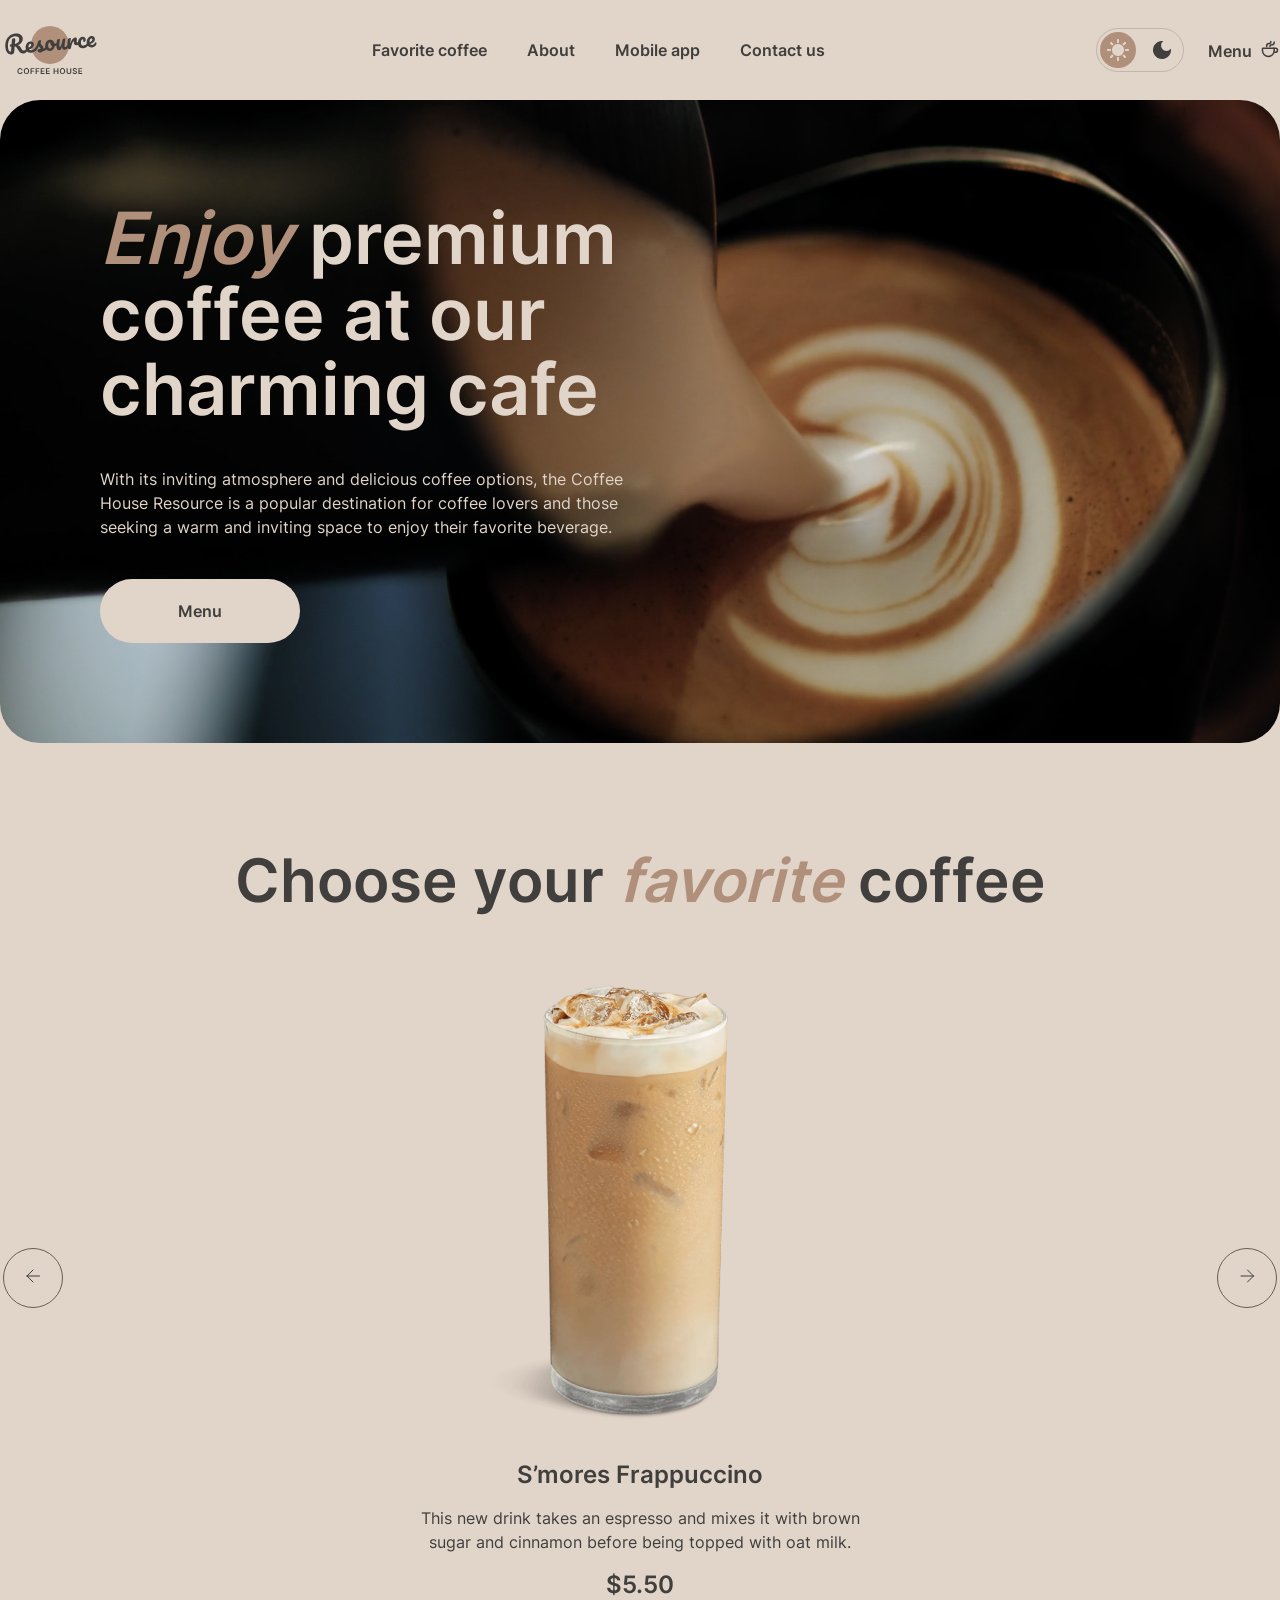
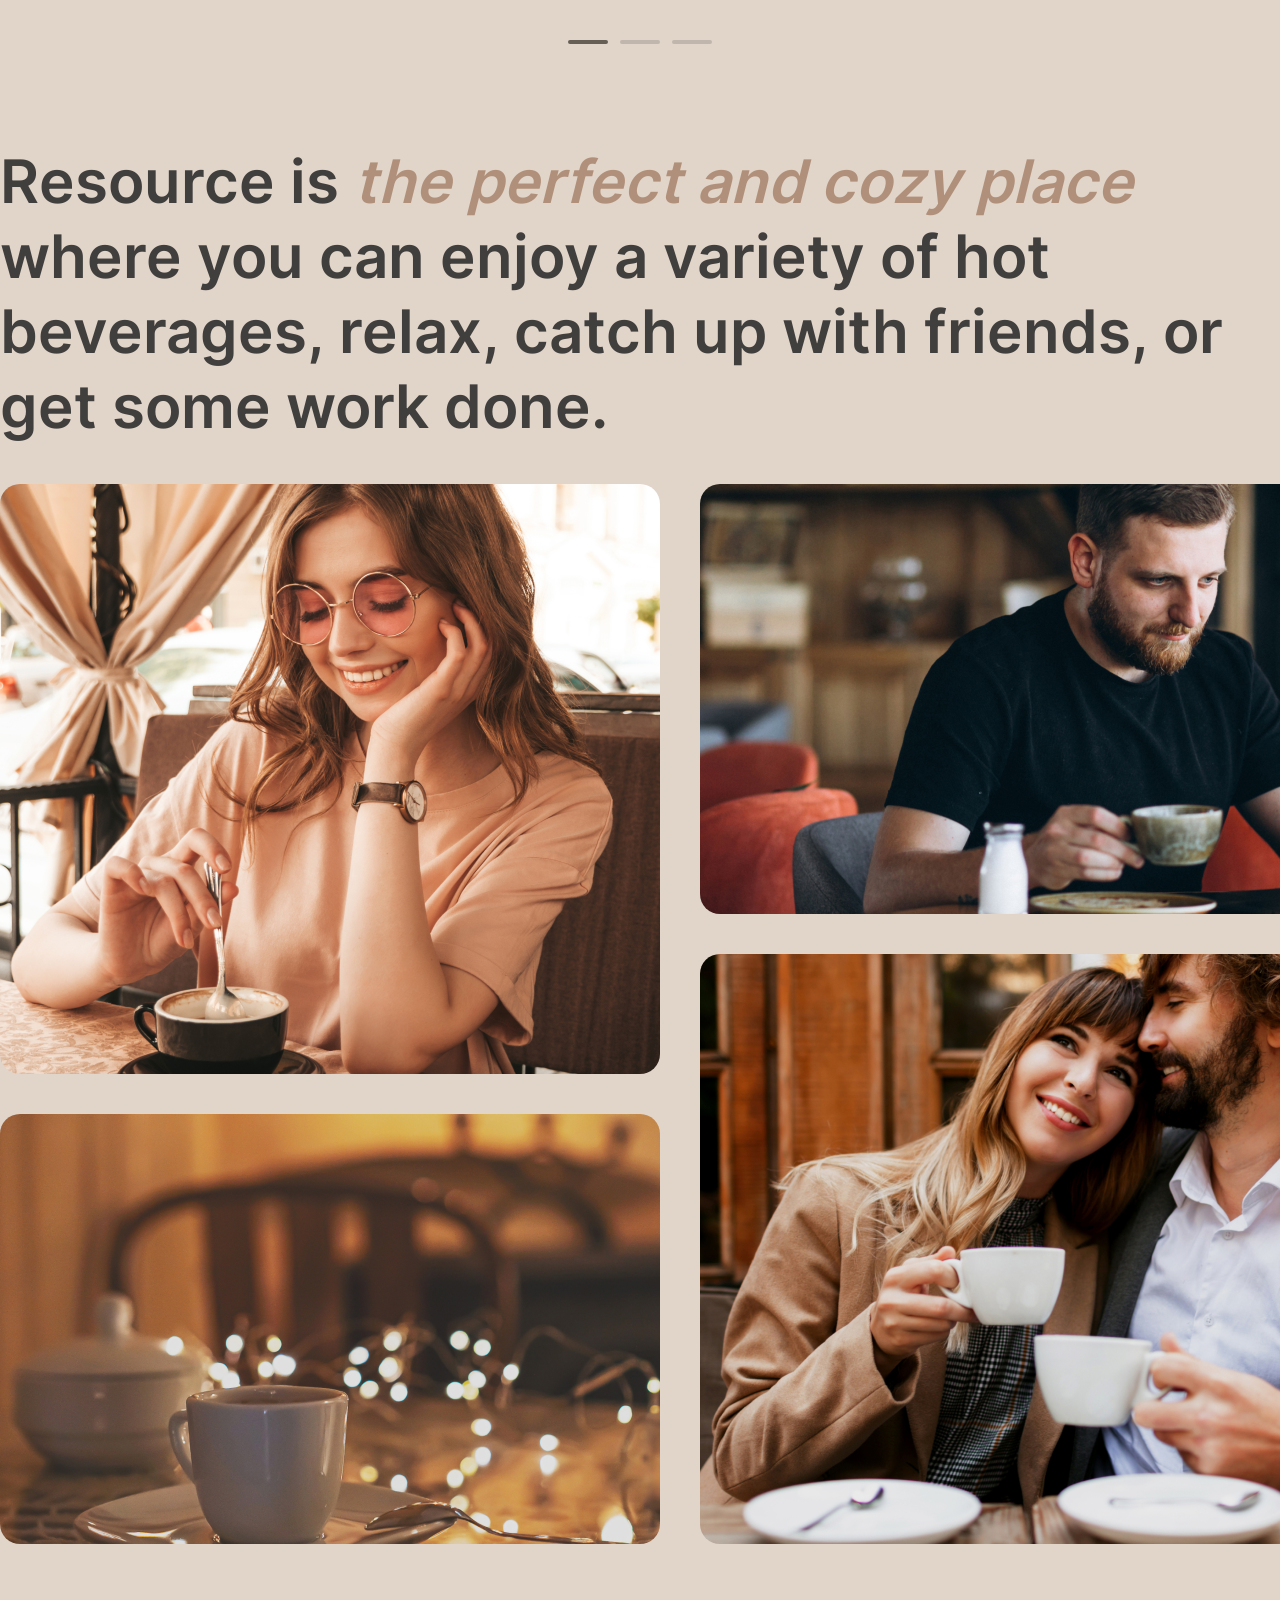
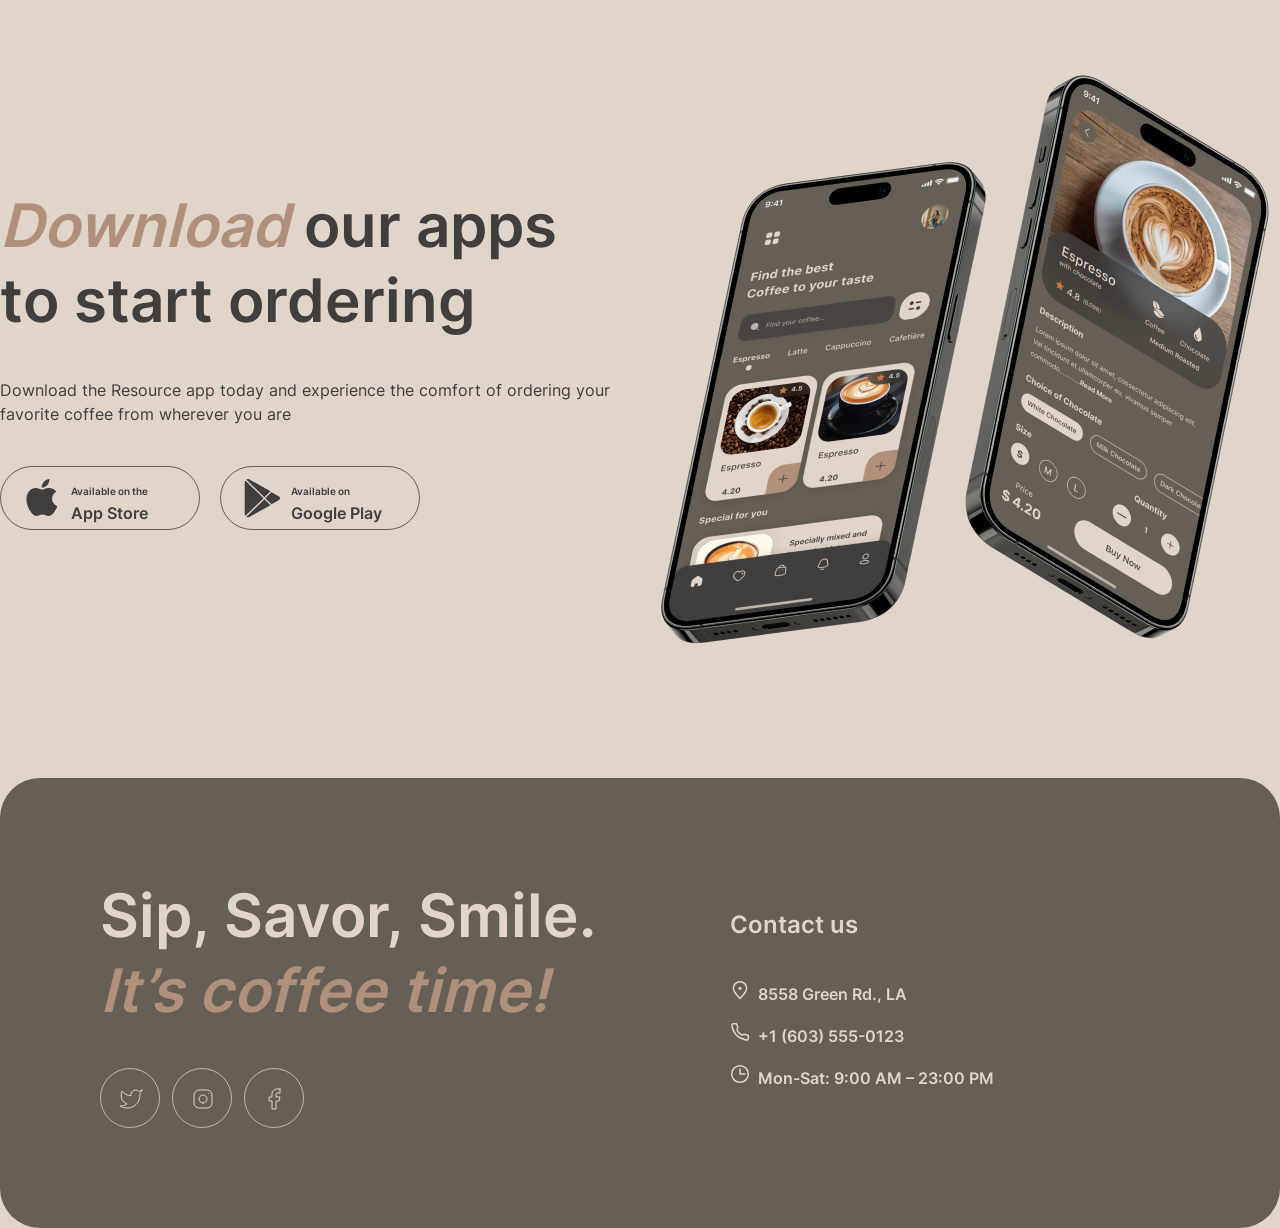
==== index.html @ 430d8177 "feat: add theme" ====
<!DOCTYPE html>
<html lang="en">
<head>
    <meta charset="UTF-8">
    <meta name="viewport" content="width=device-width, initial-scale=1.0">
    <title>Coffee House</title>
    <link type="image/x-icon" href="./img/2203282.png" rel="shortcut icon">
    <link rel="stylesheet" href="./style.css">
</head>
<body>
    <div class="wrapper">
        <header class="header">
            <div class="container">
                <div class="header__content">
                    <img src="./img/logo.svg" alt="logo" class="logo">
                    <nav class="header__nav">
                    <ul class="header__nav-list">
                        <li class="header__item"><a href="#favorite-coffee" class="header__link">Favorite coffee</a></li>
                        <li class="header__item"><a href="#about" class="header__link">About</a></li>
                        <li class="header__item"><a href="#mobile-app" class="header__link">Mobile app</a></li>
                        <li class="header__item"><a href="#footer" class="header__link">Contact us</a></li>
                    </ul>
                    </nav>
                    <div class="theme_container">
                        <div class="theme">
                            <div id="theme_first"><img src="./img/Sun.png" alt="img"></div>
                            <div id="theme_second"></div>
                        </div>
                        <div class="menu"><a href="./menu-page/index.html" class="menu-link">Menu</a><img src="./img/coffee-cup.svg" alt="cup"></div>
                    </div>
                    <div class="burger" id="burger">
                        <div class="burger__line"></div>
                        <div class="burger__line"></div>
                    </div>
                </div>
            </div>
        </header>
        <section class="hero">
            <div class="container">
                <div class="hero__img">
                    <div class="hero__content">
                        <h1 class="h1"><span>Enjoy</span> premium coffee at our charming cafe</h1>
                        <p class="hero__text">With its inviting atmosphere and delicious coffee options, the Coffee House Resource is a popular destination for coffee lovers and those seeking a warm and inviting space to enjoy their favorite beverage.</p>
                        <div class="button"><a href="./menu-page/index.html">Menu</a></div>
                    </div>
                </div>
            </div>
        </section>
        <section class="favorite-coffee" id="favorite-coffee">
            <div class="container">
                <h2 class="h2">Choose your <span>favorite</span> coffee</h2>
                <div class="slider">
                    <button class="slider__button"><img src="./img/arrow-left.svg" alt="arrow"></button>
                    <div class="slider__content">
                        <img src="./img/coffee-slider-1.png" alt="coffee">
                        <h3 class="slider__tittle">S’mores Frappuccino</h3>
                        <p class="slider__text">This new drink takes an espresso and mixes it with brown sugar and cinnamon before being topped with oat milk.</p>
                        <p class="slider__price">$5.50</p>
                    </div>
                    <button class="slider__button"><img src="./img/arrow-right.svg" alt="arrow"></button>
                </div>
                <div class="controls">
                    <div></div>
                    <div></div>
                    <div></div>
                </div>
            </div>
        </section>
        <section class="about" id="about">
            <div class="container">
                <h2>Resource is <span> the perfect and cozy place </span>where you can enjoy a variety of hot beverages, relax, catch up with friends, or get some work done.</h2>
                <div class="about__content">
                    <div>
                        <div class="about__image">
                            <img class="img-none-desctop" src="./img/about-1.png" alt="foto">
                           <img class="img-none" src="./img/about-11.png" alt="foto">
                        </div>
                        <div class="about__image" id="image1">
                            <img src="./img/about-2.png" alt="foto">
                        </div>
                    </div>
                    <div class="about__right">
                        <div class="about__image" id="image2">
                            <img src="./img/about-3.png" alt="foto">
                        </div>
                        <div class="about__image">
                            <img class="img-none-desctop" src="./img/about-4.png" alt="foto">
                            <img class="img-none" src="./img/about-44.png" alt="foto">
                        </div>
                    </div>
                </div>
            </div>
        </section>
        <section class="mobile-app" id="mobile-app">
            <div class="container">
                <div class="mobile-app__content">
                    <div class="mobile-app__text">
                        <h2 class="h2"><span>Download</span> our apps to start ordering</h2>
                        <p class="mobile-app__p">Download the Resource app today and experience the comfort of ordering your favorite coffee from wherever you are</p>
                        <div class="mobile-app__container">
                            <div class="mobile-app__button"><img src="./img/icon-apple.svg" alt="img"><p><span>Available on the </span><br>App Store</p></div>
                            <div class="mobile-app__button"><img src="./img/icon-app.svg" alt="img"><p><span>Available on </span><br>Google Play</p></div>
                        </div>
                    </div>
                    <div class="mobile">
                        <img class="mobile__img" src="./img/mobile-screens.png" alt="mobile">
                    </div>
                </div>
            </div>
        </section>
        <footer class="footer" id="footer">
            <div class="container">
                <div class="footer__container">
                    <div class="footer__content">
                        <h2>Sip, Savor, Smile. <span>It’s coffee time!</span></h2>
                        <div class="social">
                            <div class="social__button">
                                <img src="./img/twitter.svg" alt="img">
                            </div>
                            <div class="social__button">
                                <img src="./img/instagram.svg" alt="img">
                            </div>
                            <div class="social__button">
                                <img src="./img/facebook.svg" alt="img">
                            </div>
                        </div>
                    </div>
                    <div class="contant-us">
                        <h3>Contact us</h3>
                        <p><img src="./img/pin-alt.svg" alt="img">8558 Green Rd.,  LA</p>
                        <p><img src="./img/phone.svg" alt="img">+1 (603) 555-0123</p>
                        <p><img src="./img/clock.svg" alt="img">Mon-Sat: 9:00 AM – 23:00 PM</p>
                    </div>
                </div>
            </div>
        </footer>
    </div>
</body>
</html>
---- style.css ----
/* inter-regular - latin */
@font-face {
    font-display: swap; /* Check https://developer.mozilla.org/en-US/docs/Web/CSS/@font-face/font-display for other options. */
    font-family: 'Inter';
    font-style: normal;
    font-weight: 400;
    src: url('./fonts/inter-v13-latin-regular.woff2') format('woff2'); /* Chrome 36+, Opera 23+, Firefox 39+, Safari 12+, iOS 10+ */
  }
  /* inter-600 - latin */
  @font-face {
    font-display: swap; /* Check https://developer.mozilla.org/en-US/docs/Web/CSS/@font-face/font-display for other options. */
    font-family: 'Inter';
    font-style: normal;
    font-weight: 600;
    src: url('./fonts/inter-v13-latin-600.woff2') format('woff2'); /* Chrome 36+, Opera 23+, Firefox 39+, Safari 12+, iOS 10+ */
  }
  /* inter-tight-600italic - latin */
@font-face {
  font-display: swap; /* Check https://developer.mozilla.org/en-US/docs/Web/CSS/@font-face/font-display for other options. */
  font-family: 'Inter Tight';
  font-style: italic;
  font-weight: 600;
  src: url('./fonts/inter-tight-v7-latin-600italic.woff2') format('woff2'); /* Chrome 36+, Opera 23+, Firefox 39+, Safari 12+, iOS 10+ */
}
  html {
    box-sizing: border-box;
    scroll-behavior: smooth;
  }
  *, *::before, *::after {
    box-sizing: inherit;
  }
  body {
    background-color: #E1D4C9;
    margin: 0;
  }
  .header {
    margin: 20px 0px;
  }
  .container {
    max-width: 1360px;
    margin: 0 auto;
  }
  .header__content {
    display: flex;
    justify-content: space-between;
    align-items: center;
  }
  .burger {
  display: none;
  width: 44px;
  height: 44px;
  border-radius: 100px;
  border: 1px solid #665F55;
  padding-top: 8px;
  padding-left: 3px;
}
.burger__line {
  width: 16px;
  height: 1.5px;
  background-color:  #403F3D;
  margin: 8px;
}
   .header__nav-list {
    display: flex;
  }
  .header__item {
    list-style-type: none;
  }
  .header__item:last-child {
    margin-right: 0px;
  }
  .header__link {
    text-decoration: none;
    margin-right: 40px;
    color: #403F3D;
    font-family: 'Inter';
    font-size: 16px;
    font-style: normal;
    font-weight: 600;
    line-height: 150%; /* 24px */
  }
  .menu-link {
    text-decoration: none;
    color: #403F3D;
    font-family: 'Inter';
    font-size: 16px;
    font-style: normal;
    font-weight: 600;
    line-height: 150%; /* 24px */
    margin-right: 8px;
  }
  .menu {
    padding-top: 14px;
    display: flex;
    justify-content: center;
    align-items: center;
    padding-bottom: 16px;
  }
  .menu a {
  margin-top: 3px;
  }
  .theme {
    height: 44px;
    width: 88px;
    margin-right: 24px;
    display: flex;
    justify-content: space-between;
    align-items: center;
    border-radius: 100px;
    border: 1px solid #C1B6AD;
    padding: 3px;
  }
  #theme_second {
      background-image: url(./img/Dark\ \(1\).png);
      
  }
  #theme_second:hover {
      background-image: url(./img/Dark.png);
      
  }
  .theme div {
    display: flex;
  justify-content: center; /* Центрирование по горизонтали */
  align-items: center;     
    height: 36px;
    width: 36px;
    border-radius: 100px;
  }
  .theme_container {
    width: 184px;
    height: 44px;
    display: flex;
    justify-content: center;
    align-items: center;
  }
  #theme_first {
    background-color: #B0907A;
  }
  .hero__content {
    max-width: 530px;
  }
  .h1 {
    color: #E1D4C9;
    font-family: 'Inter';
    font-size: 72px;
    font-style: normal;
    font-weight: 600;
    line-height: 105%; 
  }
  .h1 span {
    color: #B0907A;
    font-family: 'Inter';
    font-size: 72px;
    font-style: italic;
    font-weight: 600;
    line-height: 105%; /* 75.6px */
  }
  .hero__img {
    background-image: url(./img/img-hero.jpg);
    border-radius: 40px;
    padding: 100px;
  }
  h1 {
    margin: 0;
  }
  .hero__text {
    margin: 40px 0px;
    color: #E1D4C9;
    font-family: 'Inter';
    font-size: 16px;
    font-style: normal;
    font-weight: 400;
    line-height: 150%; /* 24px */
  }
  .button {
    border-radius: 40px;
    width: 200px;
    padding: 20px 78px;
    background: #E1D4C9;
    border: none;
  }
  .button a {
    color: #403F3D;
    font-family: 'Inter';
    font-size: 16px;
    font-style: normal;
    font-weight: 600;
    line-height: 150%; /* 24px */
    text-decoration: none;
  }
  /*section favorite-coffee*/
  .favorite-coffee {
    padding-top: 100px;
  }
  .h2 {
    text-align: center;
    color:  #403F3D;
    font-family: 'Inter'; 
    font-size: 60px;
    font-style: normal;
    font-weight: 600;
    line-height: 125%; /* 75px */
    margin: 0;
  }
  .h2 span {
    font-style: italic;
    color: #B0907A;
  }
  .slider {
    display: flex;
    justify-content: space-between;
    padding-top: 40px;
  }
  .slider__button {
    border-radius: 100px;
    border: 1px solid #665F55;
    background-color: #E1D4C9;
    width: 60px;
    height: 60px;
    margin-top: 290px;
    margin-left: 3px;
    margin-right: 3px;
  }
  .slider__content {
    max-width: 480px;
  }
  .slider__tittle {
    color: #403F3D;
    font-family: 'Inter';
    font-size: 24px;
    font-style: normal;
    font-weight: 600;
    line-height: 125%; /* 30px */
    margin: 18px 0px 16px;
    text-align: center;
  }
  .slider__text {
    color: #403F3D;
    text-align: center;
    font-family: 'Inter';
    font-size: 16px;
    font-style: normal;
    font-weight: 400;
    line-height: 150%; /* 24px */
  }
  .slider__price {
    color: #403F3D;
    text-align: center;
    font-family: 'Inter' ;
    font-size: 24px;
    font-style: normal;
    font-weight: 600;
    line-height: 125%; /* 30px */
    margin: 0;
  }
  .controls {
    display: flex;
    justify-content: center;
    padding: 40px 0px;
    margin-left: 12px;
  }
  .controls div {
    width: 40px;
    height: 4px;
    border-radius: 100px;
    background: #C1B6AD;
    margin-right: 12px;
  }
  .controls div:first-child {
    background: #665F55;
  }
  /*section about*/
  .img-none {
    display: none;
  }
  .about h2 {
    color: #403F3D;
    font-family: Inter;
    font-size: 60px;
    font-style: normal;
    font-weight: 600;
    line-height: 125%; /* 75px */
    align-self: stretch;
    margin-top: 60px;
    margin-bottom: 40px;
  }
  .about span {
    color: #B0907A;
    font-style: italic;
  }
  .about__content {
    display: flex;
    justify-content: space-between;
  }
  .about__content div {
    display: flex;
    flex-wrap: wrap;
  }
  .about__image {
    
    margin-bottom: 40px;
  }
  .about__image img {
    border-radius: 20px;
  }
  .about__right {
    margin-left: 40px;
  }
  .about {
    margin-bottom: 60px;
  }

   /*mobile-app section*/
    .mobile-app {
      margin-bottom: 100px;
    }
  .mobile-app__content {
    display: flex;
    flex-wrap: wrap;
    justify-content: space-between;
  }
  .mobile-app__text {
    max-width: 630px;
    margin-top: 144px;
  }
  .mobile-app__text h2 {
    text-align: left;
    margin: 0px;
  }
  .mobile-app__p {
    color: #403F3D;
    font-family: 'Inter';
    font-size: 16px;
    font-style: normal;
    font-weight: 400;
    line-height: 150%; /* 24px */
    margin: 40px 0px;
  }
  .mobile-app__button {
    display: flex;
    width: 200px;
    height: 64px;
    padding: 10px 20px;
    border-radius: 100px;
    border: 1px solid #665F55;
    background-color: #E1D4C9;
    margin-right: 20px;
  }
  .mobile-app__container {
    display: flex;
  }
  .mobile-app__button span {
color: #403F3D;
font-family: 'Inter';
font-size: 10px;
font-style: normal;
font-weight: 600;
line-height: 140%; /* 14px */
  }
  .mobile-app__button p{
    margin: 0px 0px 10px 8px;
    color: #403F3D;
font-family: 'Inter';
font-size: 16px;
font-style: normal;
font-weight: 600;
line-height: 150%; /* 14px */
  }
  /*footer*/
  .footer__content {
    max-width: 530px;
    margin-right: 100px;
  }
  .footer__container {
    display: flex;
    flex-wrap: wrap;
    background-color: #665F55;
    border-radius: 40px;
    padding: 100px;
  } 
    .footer__content h2 {
    margin: 0px 0px 40px;
    color: #E1D4C9;
    font-family: 'Inter';
    font-size: 60px;
    font-style: normal;
    font-weight: 600;
    line-height: 125%; /* 75px */
  }
  .footer__content span {
    font-style: italic;
    color: #B0907A;
  }
  .social {
    display: flex;
  }
  .social__button {
    width: 60px;
    height: 60px;
    border-radius: 100px;
    border: 1px solid #C1B6AD;
    margin-right: 12px;
    padding: 18px;
  }
  .contant-us h3 {
    color: #E1D4C9;
    font-family: 'Inter';
    font-size: 24px;
    font-style: normal;
    font-weight: 600;
    line-height: 125%; /* 30px */
    margin-top: 32px;
    margin-bottom: 40px;
  }
  .contant-us p {
    color:  #E1D4C9;
font-family: 'Inter';
font-size: 16px;
font-style: normal;
font-weight: 600;
line-height: 150%; /* 24px */
}
.contant-us img {
  margin-right: 8px;
}
/*menu__page menu*/
.menu-section__h1 {
color: #403F3D;
font-family: 'Inter';
font-size: 60px;
font-style: normal;
font-weight: 600;
line-height: 125%; /* 75px */
text-align: center;
margin-top: -5px;
}
.menu-section__h1 span {
color: #B0907A;
font-family: 'Inter';
font-size: 60px;
font-style: italic;
font-weight: 600;
line-height: 125%;
}
.menu-section__buttons {
  max-width: 361px;
  display: flex;
  justify-content: space-between;
  margin: 40px 0px 40px 500px;
}
#first {
  background-color: #665F55;
}
#active{
  color: #E1D4C9;
}
.menu-section__buttons span {
  color:  #403F3D;
font-family: 'Inter';
font-size: 16px;
font-style: normal;
font-weight: 600;
line-height: 150%; /* 24px */
margin-left: 7px;
}
.menu-section__buttons div {
padding: 8px 16px 8px 8px;
display: flex;
justify-content: center;
align-items: center;
border-radius: 100px;
border: 1px solid #C1B6AD;
margin-right: 16px;
height: 46px;
}
.menu-section__coffee {
  display: flex;
  flex-wrap: wrap;
  justify-content: space-between;
  margin-bottom: 58px;
}
.menu-section__card {
  width: 310px;
  border-radius: 40px;
  border: 1px solid  #C1B6AD;
  margin-bottom: 40px;
}
.card__img {
 max-width: 309px;
 max-height: 309px;
 border-radius: 40px;
 overflow: hidden;
 display: flex;
 align-items: center;
 justify-content: center;
}
.menu-section__card img {
  transition: 2s;
  transform: scale(1.0);
}
.menu-section__card img:hover {
  transform: scale(0.93);
}
.menu-section__card div {
  padding: 20px 20px 0px;
}
.card__h3 {
  margin: 0px;
  color:  #403F3D;
  font-family: 'Inter';
  font-size: 24px;
  font-style: normal;
  font-weight: 600;
  line-height: 125%; /* 30px */
}
.text {
  margin: 12px 0px 0px;
  color: #403F3D;
  font-family: 'Inter';
  font-size: 16px;
  font-style: normal;
  font-weight: 400;
  line-height: 150%; /* 24px */
  height: 85px;
}
.price {
  margin: 0px 0px 20px;
  color: #403F3D;
  font-family: 'Inter';
  font-size: 24px;
  font-style: normal;
  font-weight: 600;
  line-height: 125%; /* 30px */
}
/*media screen*/
/*tablet*/
.wrapper {
  overflow: hidden;
  width: 100%;
  position: relative;
}
@media screen and (max-width: 768px) {
  body {
    margin: 0;
  }
    .burger {
    display: block;
  }
.header__nav {
  display: none;
}
.menu {
  display: none;
}
.container {
  max-width: 768px;
  padding: 0 40px;
  }
  .hero__img {
    padding: 100px 60px;
  }
.about__content {
  flex-wrap: wrap;
}
#image1 {
  display: none;
}
#image2 {
  display: none;
}
.about__right {
  margin-left: 0px;
}
.about__image {
  margin-bottom: 36px;
}
.about__image {
  overflow: hidden;
  display: flex;
 align-items: center;
 justify-content: center;
}
.about__content div {
  display: block;
}
.about {
  margin-bottom: 0px;
}
.mobile-app__text {
  max-width: 688px;
  margin-top: 60px;
  margin-bottom: 100px;
}
.mobile {
  max-width: 688px;
  padding: 0 29px;
}
.mobile-app {
  margin-bottom: 95px;
}
.footer__container {
  padding: 100px 60px;
 }
 .footer__content {
  width: 100%;
  margin-right: 0px;
  margin-bottom: 70px;
}
.footer__container {
  padding-bottom: 90px;
} 
/*menu*/
.menu-section {
  padding-bottom: 100px;
}
.menu-section__buttons {
  max-width: 361px;
  display: flex;
  justify-content: space-between;
  margin: 40px auto;
}
.menu-section__h1 br {
  display: none;
}
.card {
  display: none;
}
.menu-section__coffee {
  justify-content: space-between;
  padding-left: 14px;
  padding-right: 14px;margin-bottom: 0;
}
}

/*media screen*/
/*mobile*/

@media screen and (max-width: 380px) {
  body {
    margin: 0;
  }
  .container {
    max-width: 380px;
    padding: 0 16px;
    }
  .burger {
    display: block;
  }
  .header__content {
    display: flex;
  }
  .h1 {
    font-size: 42px;
    line-height: 115%;
  }
  .h1 span {
    font-size: 42px;
    line-height: 115%;
  }
  .hero__img {
    padding: 60px 16px;
  }
  .h2 {
    font-size: 32px;
  }
  .about__image {
    overflow: hidden;
  }
    .about h2 {
    font-size: 32px;
  }
  .about span {
    font-size: 32px;
  }
  .slider__content {
    max-width: 348px;
  }
  .slider__content img {
    max-width: 100%;
  }
  .slider {
    display: flex;
    justify-content: center;
  }
.slider__button {
  display: none;
}
.about__image img{
  max-width: 100%;
}
.mobile-app__container {
  flex-wrap: wrap;
}
.mobile-app__text h2 {
  font-size: 32px;
}
.mobile__img {
  width: 348px;
 height: 348px;
}
.footer__container {
  padding: 60px 16px;
 }
.footer__content h2 {
  font-size: 32px;
}
.contant-us h3 {
  margin-top: 40px;
}
.menu-section__h1 {
  font-size: 32px;
}
.menu-section__h1 span {
  font-size: 32px;
}
}

@media screen and (max-width: 1440px) {
  .container {
    max-width: 1360px;
  }
}
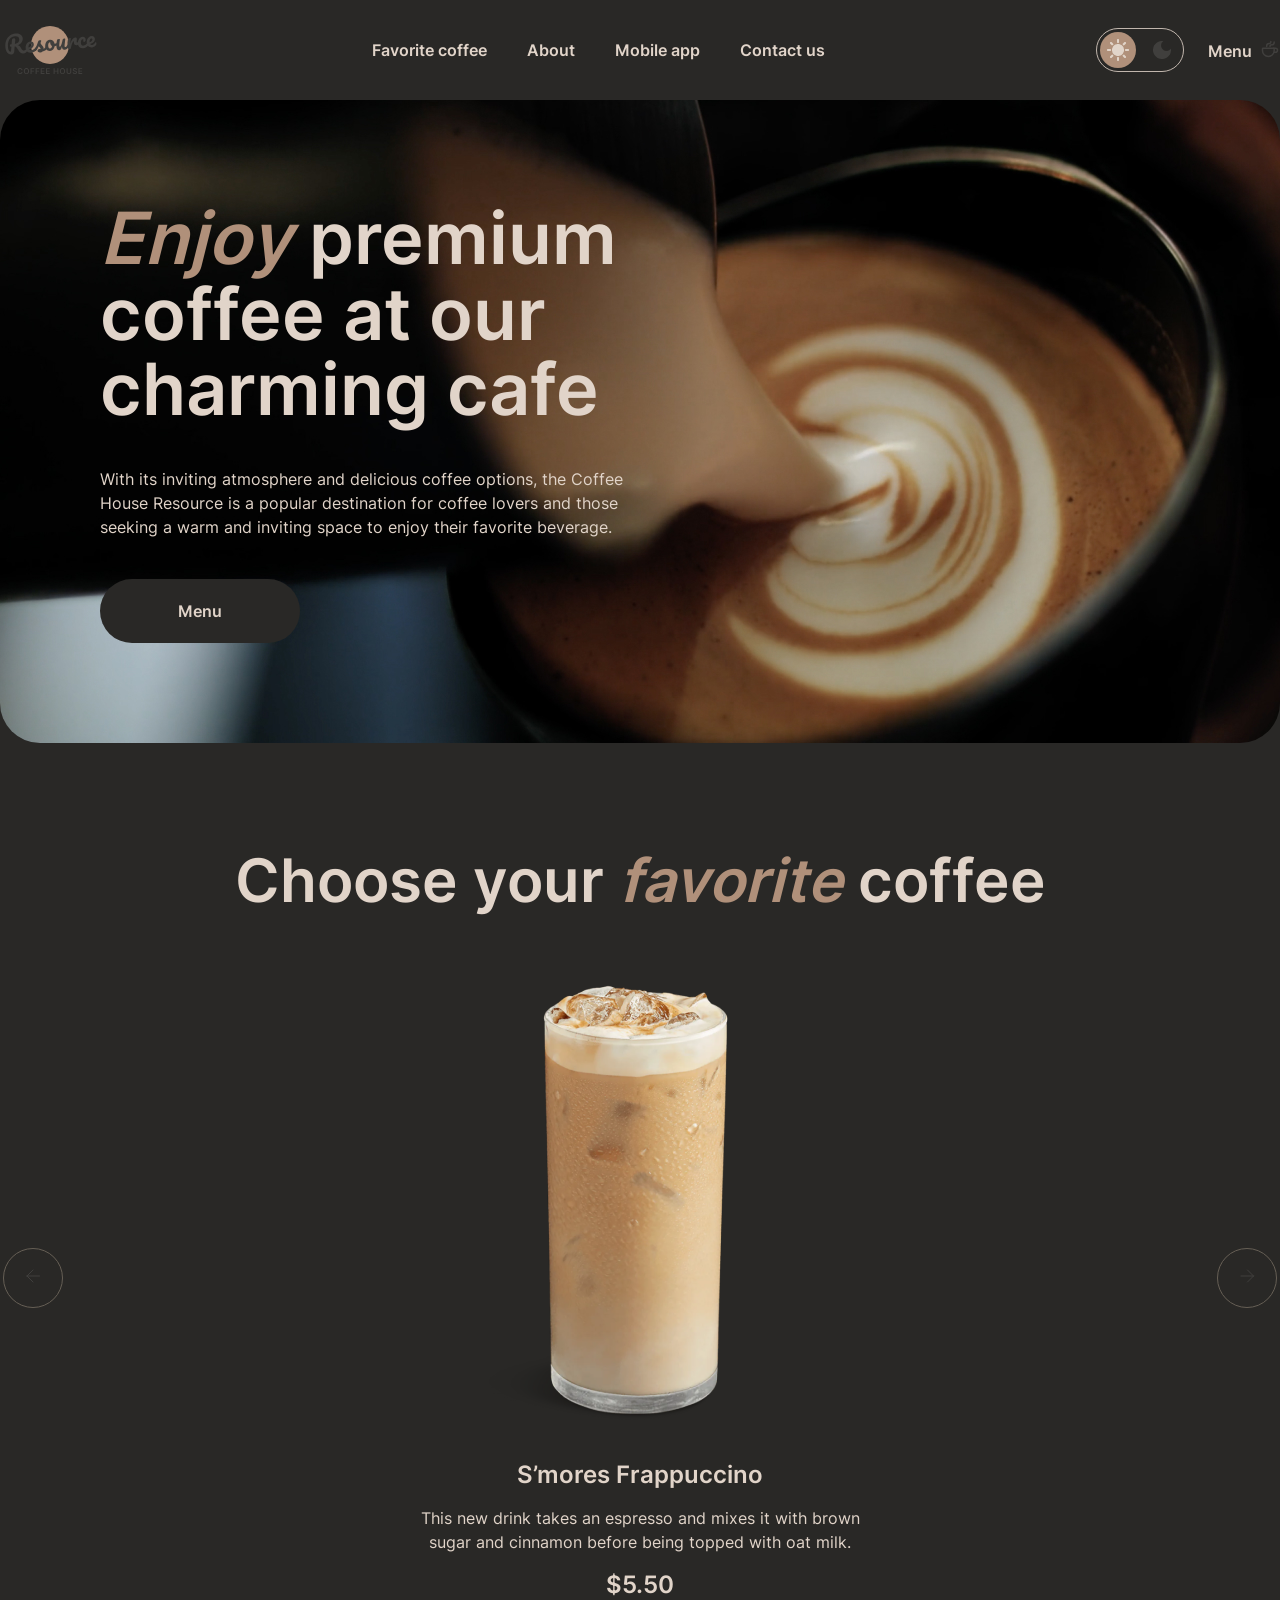
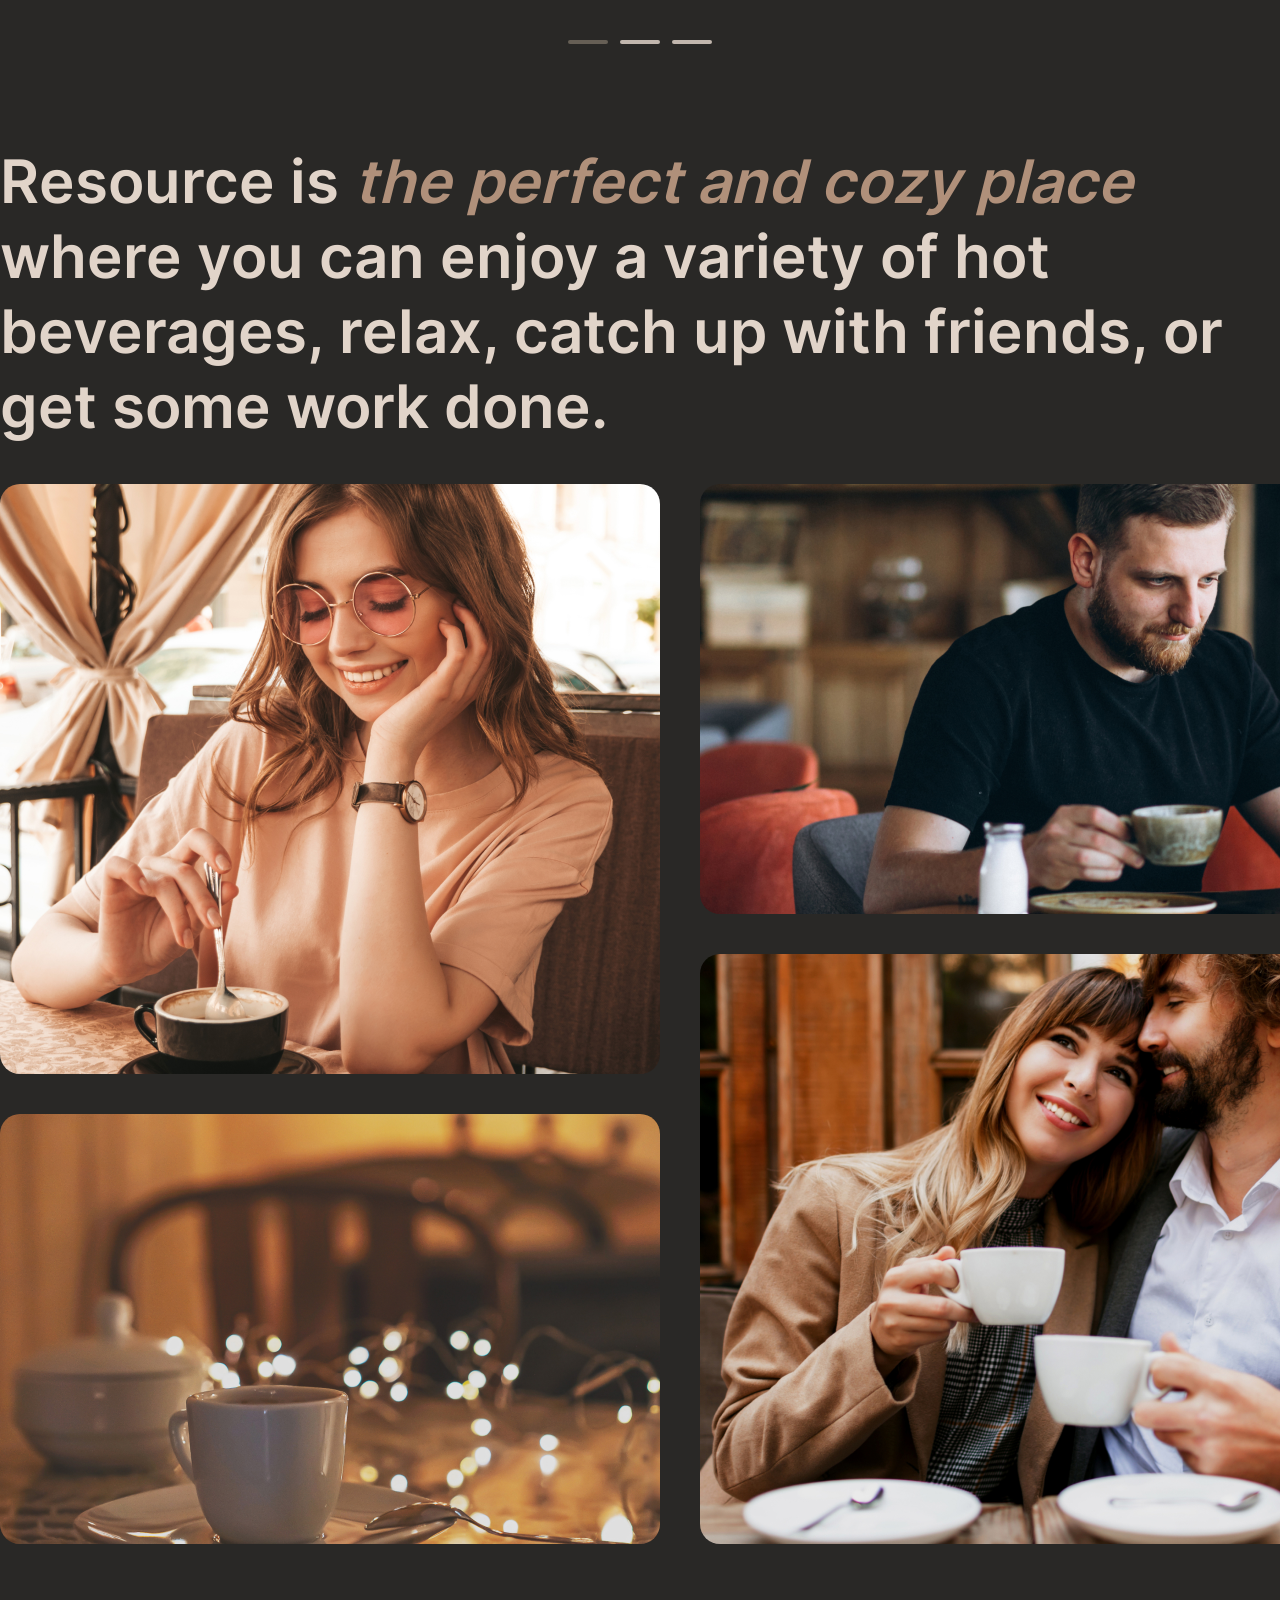
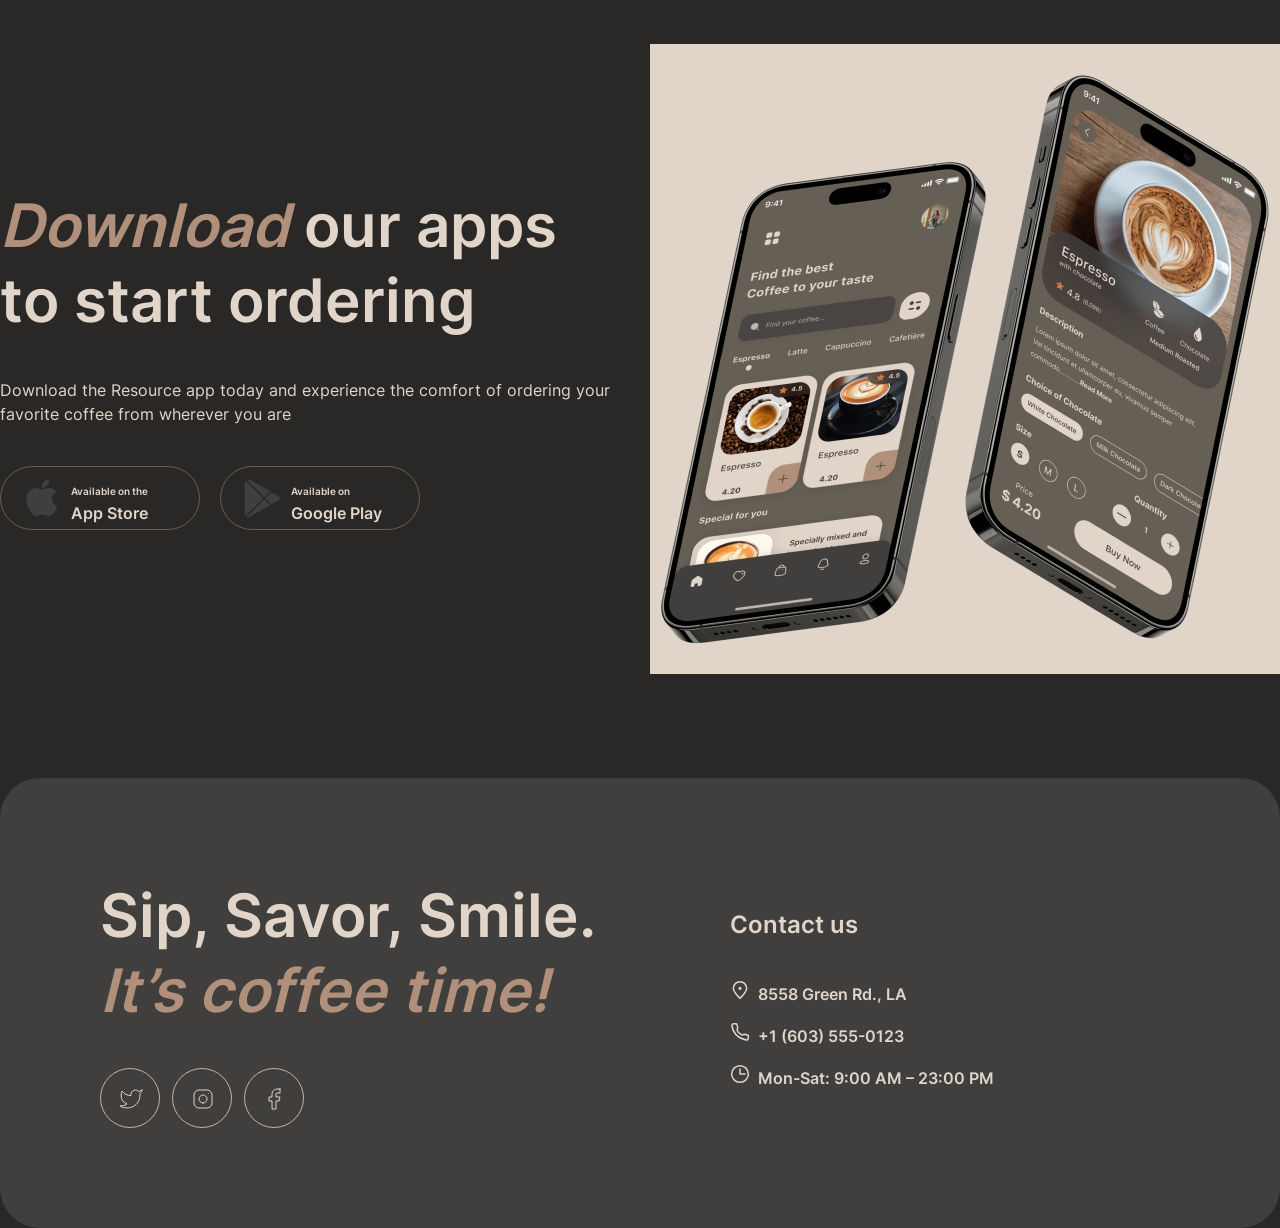
==== commit e7dccbd7: "feat: add style for dark theme" ====
--- a/index.html
+++ b/index.html
@@ -7,7 +7,7 @@
     <link type="image/x-icon" href="./img/2203282.png" rel="shortcut icon">
     <link rel="stylesheet" href="./style.css">
 </head>
-<body>
+<body class="dark-theme">
     <div class="wrapper">
         <header class="header">
             <div class="container">
--- a/style.css
+++ b/style.css
@@ -22,6 +22,18 @@
   font-weight: 600;
   src: url('./fonts/inter-tight-v7-latin-600italic.woff2') format('woff2'); /* Chrome 36+, Opera 23+, Firefox 39+, Safari 12+, iOS 10+ */
 }
+
+:root {
+  --bg-color:#E1D4C9;
+  --text-color:#403F3D;
+  --bg-footer:#665F55;
+}
+.dark-theme {
+  --bg-color:#292826;
+  --text-color:#E1D4C9;
+  --bg-footer:#403F3D;
+}
+
   html {
     box-sizing: border-box;
     scroll-behavior: smooth;
@@ -30,7 +42,7 @@
     box-sizing: inherit;
   }
   body {
-    background-color: #E1D4C9;
+    background-color: var(--bg-color);
     margin: 0;
   }
   .header {
@@ -72,7 +84,7 @@
   .header__link {
     text-decoration: none;
     margin-right: 40px;
-    color: #403F3D;
+    color: var(--text-color);
     font-family: 'Inter';
     font-size: 16px;
     font-style: normal;
@@ -81,7 +93,7 @@
   }
   .menu-link {
     text-decoration: none;
-    color: #403F3D;
+    color: var(--text-color);
     font-family: 'Inter';
     font-size: 16px;
     font-style: normal;
@@ -136,6 +148,7 @@
   #theme_first {
     background-color: #B0907A;
   }
+
   .hero__content {
     max-width: 530px;
   }
@@ -176,11 +189,11 @@
     border-radius: 40px;
     width: 200px;
     padding: 20px 78px;
-    background: #E1D4C9;
+    background: var(--bg-color);
     border: none;
   }
   .button a {
-    color: #403F3D;
+    color: var(--text-color);
     font-family: 'Inter';
     font-size: 16px;
     font-style: normal;
@@ -194,7 +207,7 @@
   }
   .h2 {
     text-align: center;
-    color:  #403F3D;
+    color: var(--text-color);
     font-family: 'Inter'; 
     font-size: 60px;
     font-style: normal;
@@ -214,7 +227,7 @@
   .slider__button {
     border-radius: 100px;
     border: 1px solid #665F55;
-    background-color: #E1D4C9;
+    background-color: var(--bg-color);
     width: 60px;
     height: 60px;
     margin-top: 290px;
@@ -225,7 +238,7 @@
     max-width: 480px;
   }
   .slider__tittle {
-    color: #403F3D;
+    color: var(--text-color);
     font-family: 'Inter';
     font-size: 24px;
     font-style: normal;
@@ -235,7 +248,7 @@
     text-align: center;
   }
   .slider__text {
-    color: #403F3D;
+    color: var(--text-color);
     text-align: center;
     font-family: 'Inter';
     font-size: 16px;
@@ -244,7 +257,7 @@
     line-height: 150%; /* 24px */
   }
   .slider__price {
-    color: #403F3D;
+    color: var(--text-color);
     text-align: center;
     font-family: 'Inter' ;
     font-size: 24px;
@@ -274,7 +287,7 @@
     display: none;
   }
   .about h2 {
-    color: #403F3D;
+    color: var(--text-color);
     font-family: Inter;
     font-size: 60px;
     font-style: normal;
@@ -328,7 +341,7 @@
     margin: 0px;
   }
   .mobile-app__p {
-    color: #403F3D;
+    color: var(--text-color);
     font-family: 'Inter';
     font-size: 16px;
     font-style: normal;
@@ -343,14 +356,14 @@
     padding: 10px 20px;
     border-radius: 100px;
     border: 1px solid #665F55;
-    background-color: #E1D4C9;
+    background-color: var(--bg-color);
     margin-right: 20px;
   }
   .mobile-app__container {
     display: flex;
   }
   .mobile-app__button span {
-color: #403F3D;
+color: var(--text-color);
 font-family: 'Inter';
 font-size: 10px;
 font-style: normal;
@@ -359,7 +372,7 @@
   }
   .mobile-app__button p{
     margin: 0px 0px 10px 8px;
-    color: #403F3D;
+    color:var(--text-color);
 font-family: 'Inter';
 font-size: 16px;
 font-style: normal;
@@ -374,7 +387,7 @@
   .footer__container {
     display: flex;
     flex-wrap: wrap;
-    background-color: #665F55;
+    background-color: var(--bg-footer);
     border-radius: 40px;
     padding: 100px;
   } 
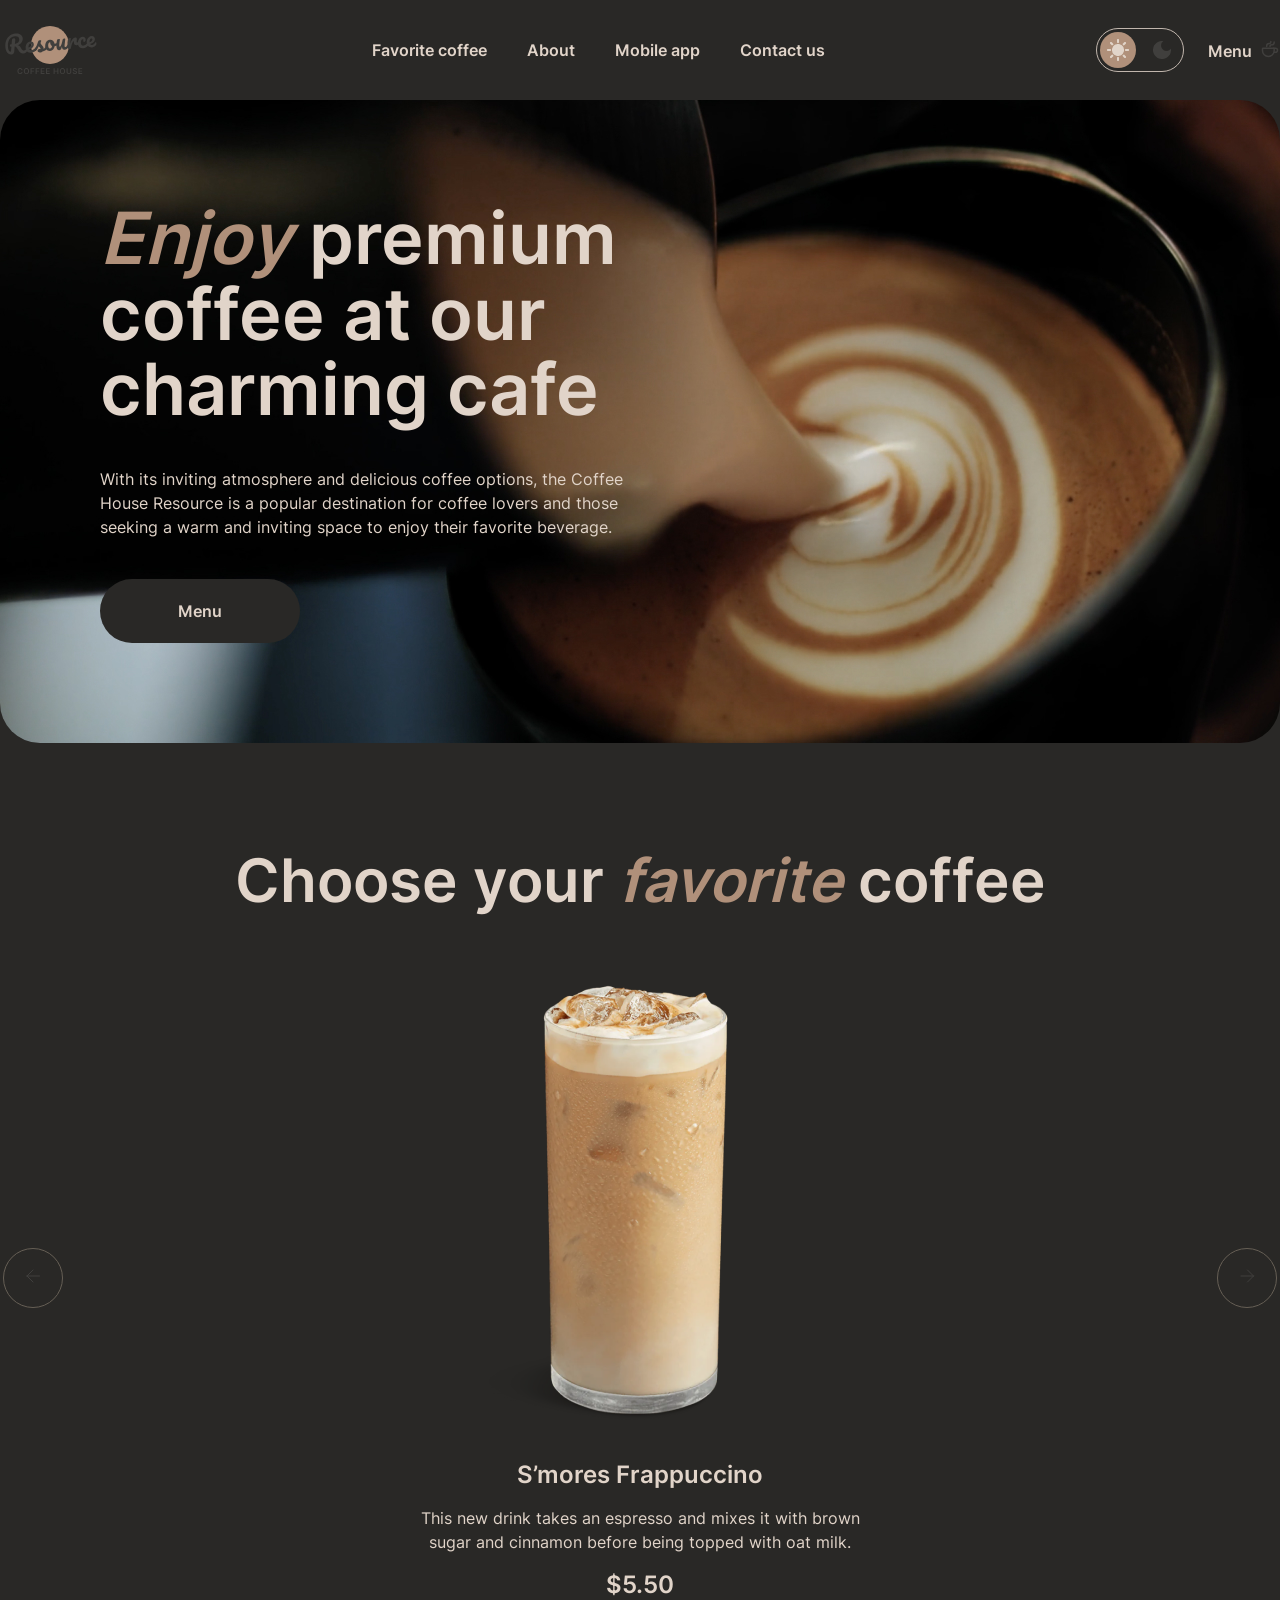
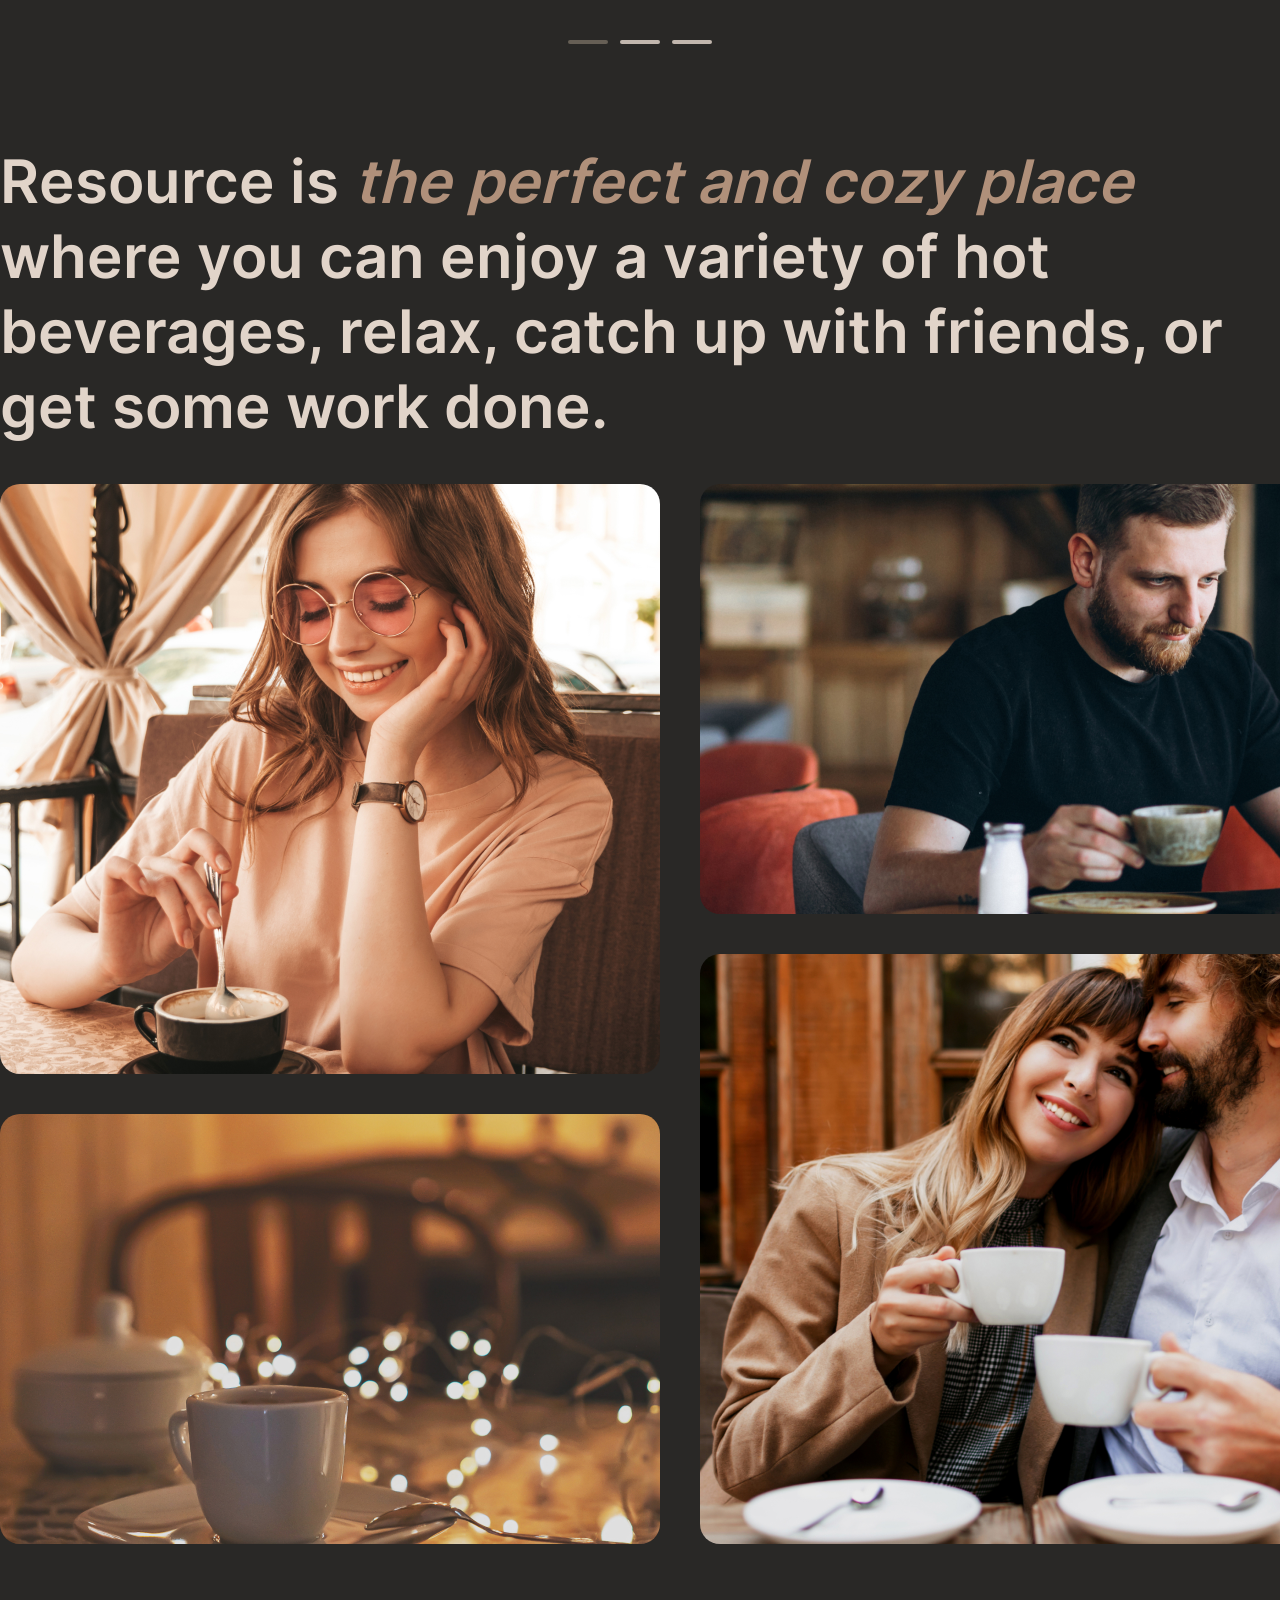
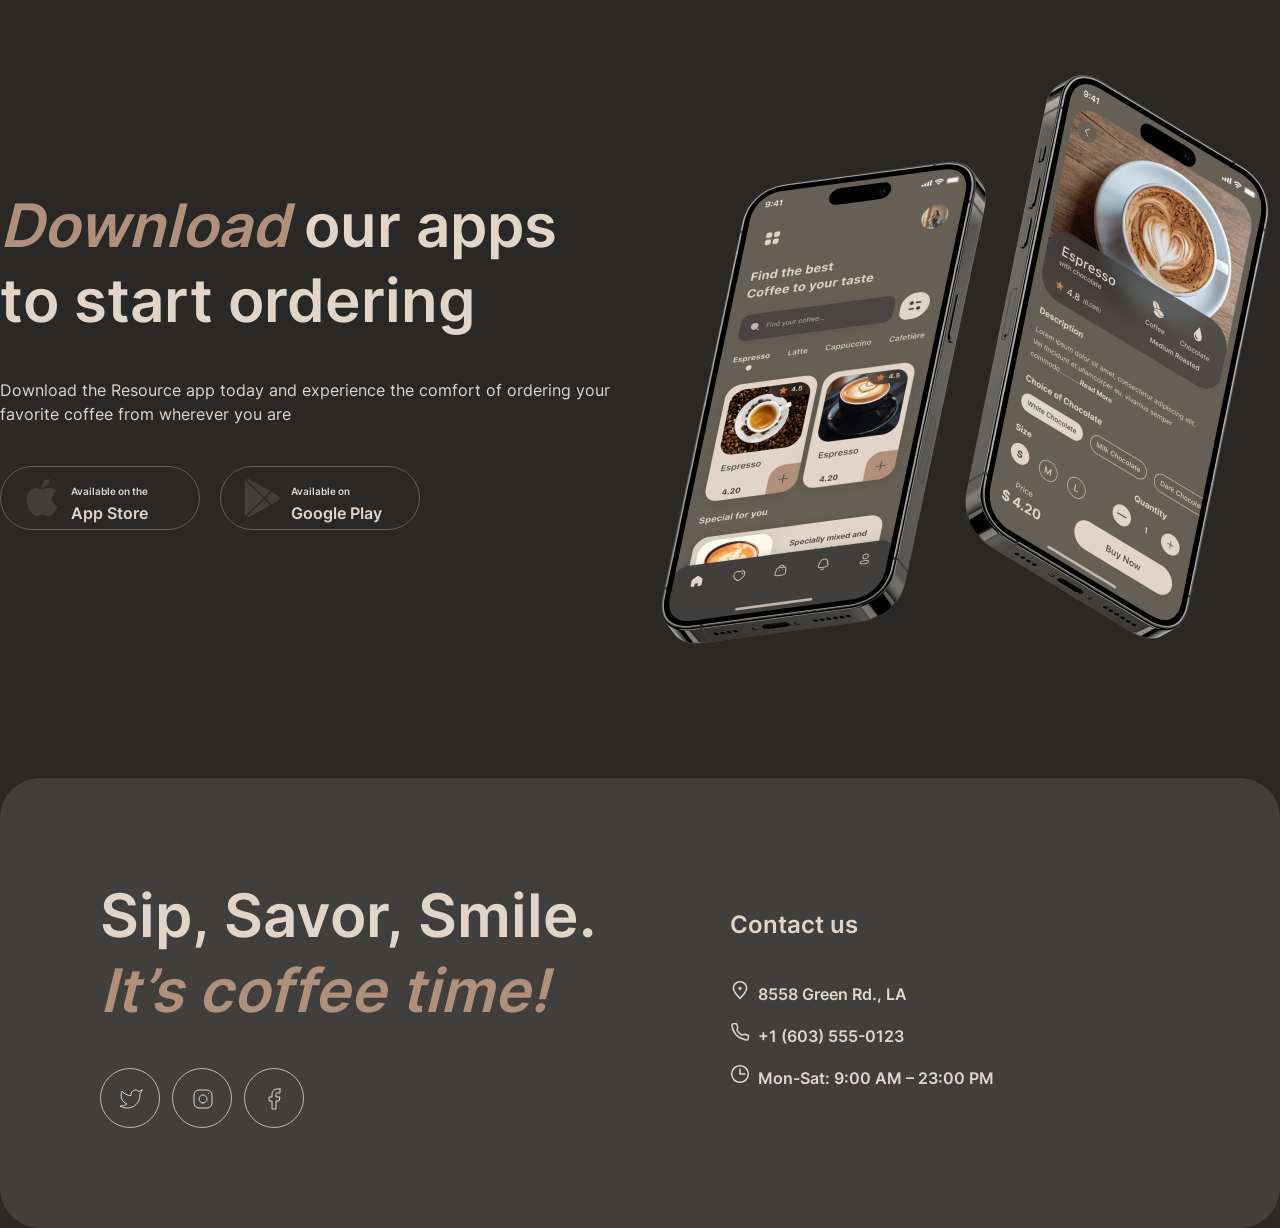
==== commit ec218cfc: "feat: add style for dark theme" ====
--- a/index.html
+++ b/index.html
@@ -8,6 +8,14 @@
     <link rel="stylesheet" href="./style.css">
 </head>
 <body class="dark-theme">
+    <script>
+    const savedTheme = localStorage.getItem('theme');
+    const prefersDark = window.matchMedia('(prefers-color-scheme: dark)').matches;
+    
+    if (savedTheme === 'dark' || (!savedTheme && prefersDark)) {
+      document.body.classList.add('dark-theme');
+    }
+  </script>
     <div class="wrapper">
         <header class="header">
             <div class="container">
@@ -22,7 +30,7 @@
                     </ul>
                     </nav>
                     <div class="theme_container">
-                        <div class="theme">
+                        <div class="theme" id="theme-button">
                             <div id="theme_first"><img src="./img/Sun.png" alt="img"></div>
                             <div id="theme_second"></div>
                         </div>
@@ -103,7 +111,7 @@
                         </div>
                     </div>
                     <div class="mobile">
-                        <img class="mobile__img" src="./img/mobile-screens.png" alt="mobile">
+                        <img class="mobile__img" src="./img/mobile-screens (1).png" alt="mobile">
                     </div>
                 </div>
             </div>
@@ -135,5 +143,6 @@
             </div>
         </footer>
     </div>
+    <script src="./index.js"></script>
 </body>
 </html>
--- a/style.css
+++ b/style.css
@@ -438,7 +438,7 @@
 }
 /*menu__page menu*/
 .menu-section__h1 {
-color: #403F3D;
+color: var(--text-color);
 font-family: 'Inter';
 font-size: 60px;
 font-style: normal;
@@ -462,13 +462,13 @@
   margin: 40px 0px 40px 500px;
 }
 #first {
-  background-color: #665F55;
+  background-color: var(--bg-footer);
 }
 #active{
   color: #E1D4C9;
 }
 .menu-section__buttons span {
-  color:  #403F3D;
+  color:  var(--text-color);
 font-family: 'Inter';
 font-size: 16px;
 font-style: normal;
@@ -519,7 +519,7 @@
 }
 .card__h3 {
   margin: 0px;
-  color:  #403F3D;
+  color: var(--text-color);
   font-family: 'Inter';
   font-size: 24px;
   font-style: normal;
@@ -528,7 +528,7 @@
 }
 .text {
   margin: 12px 0px 0px;
-  color: #403F3D;
+  color: var(--text-color);
   font-family: 'Inter';
   font-size: 16px;
   font-style: normal;
@@ -538,7 +538,7 @@
 }
 .price {
   margin: 0px 0px 20px;
-  color: #403F3D;
+  color: var(--text-color);
   font-family: 'Inter';
   font-size: 24px;
   font-style: normal;
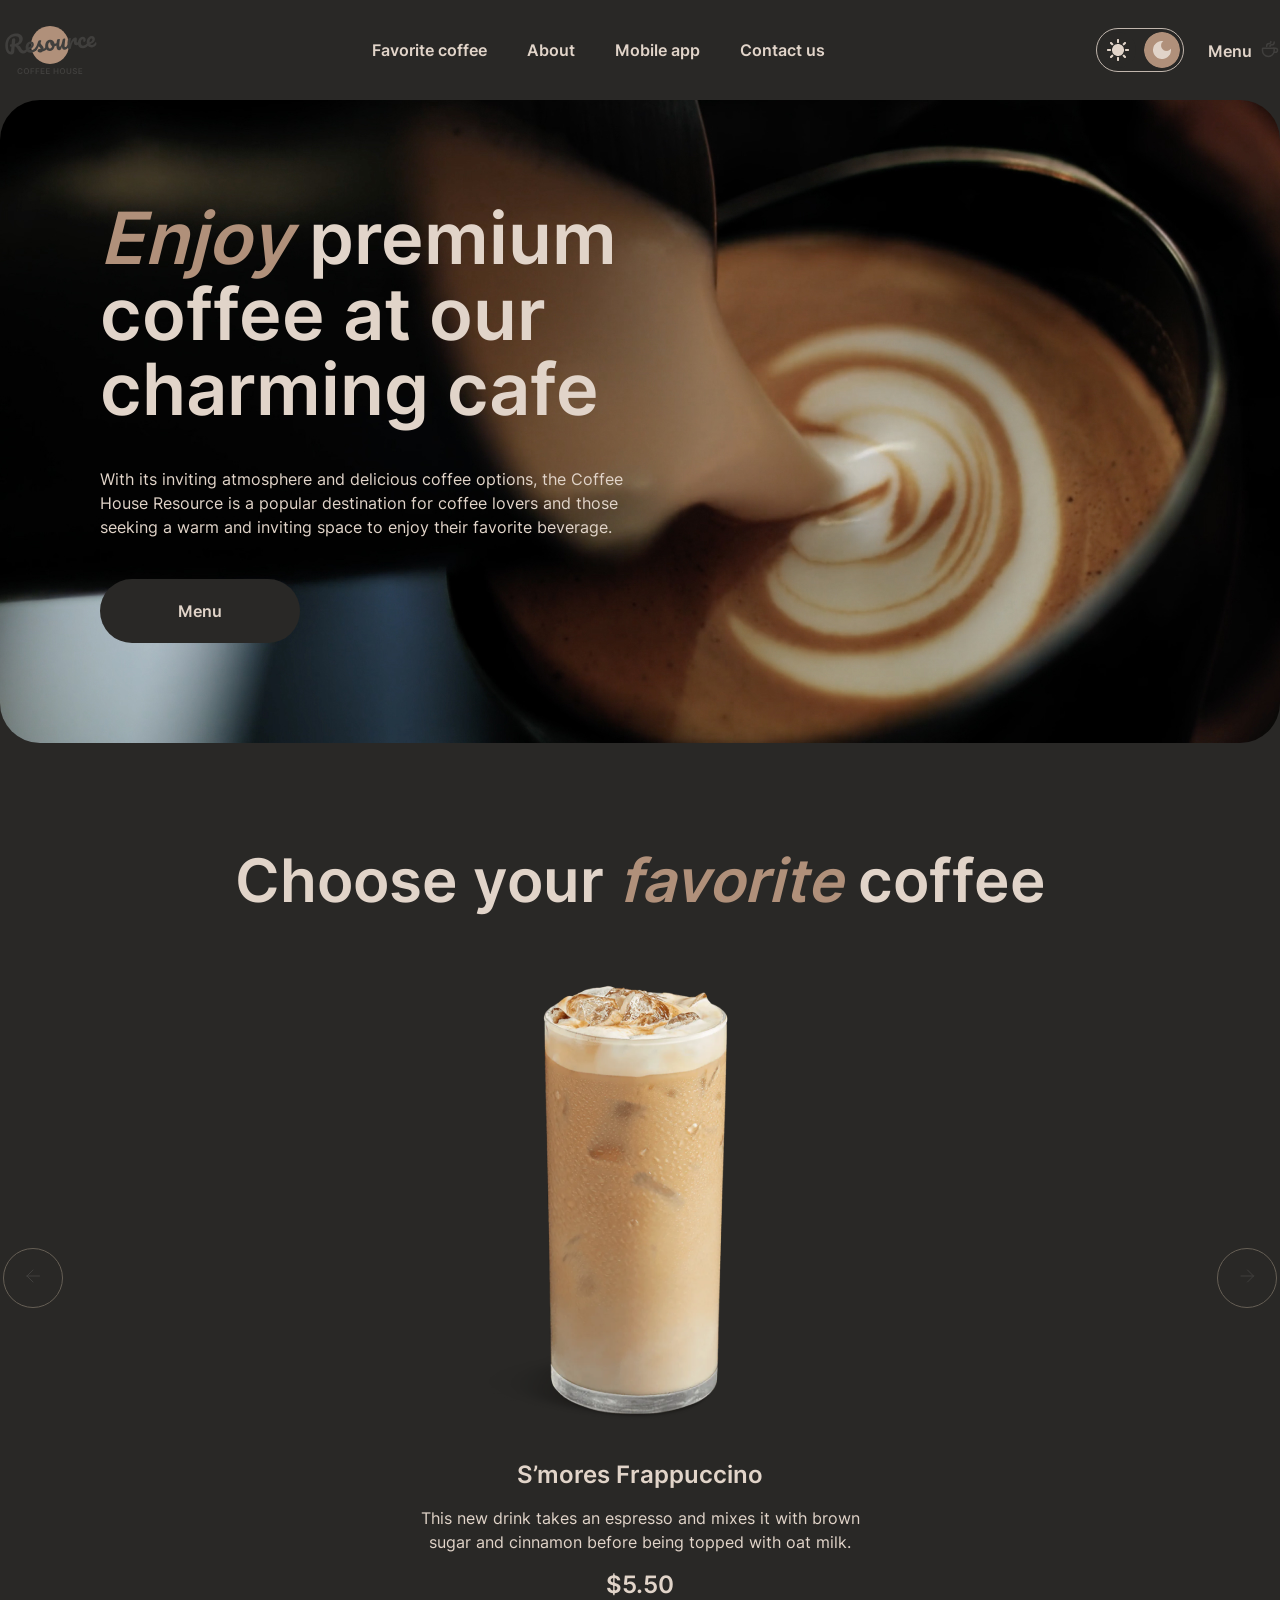
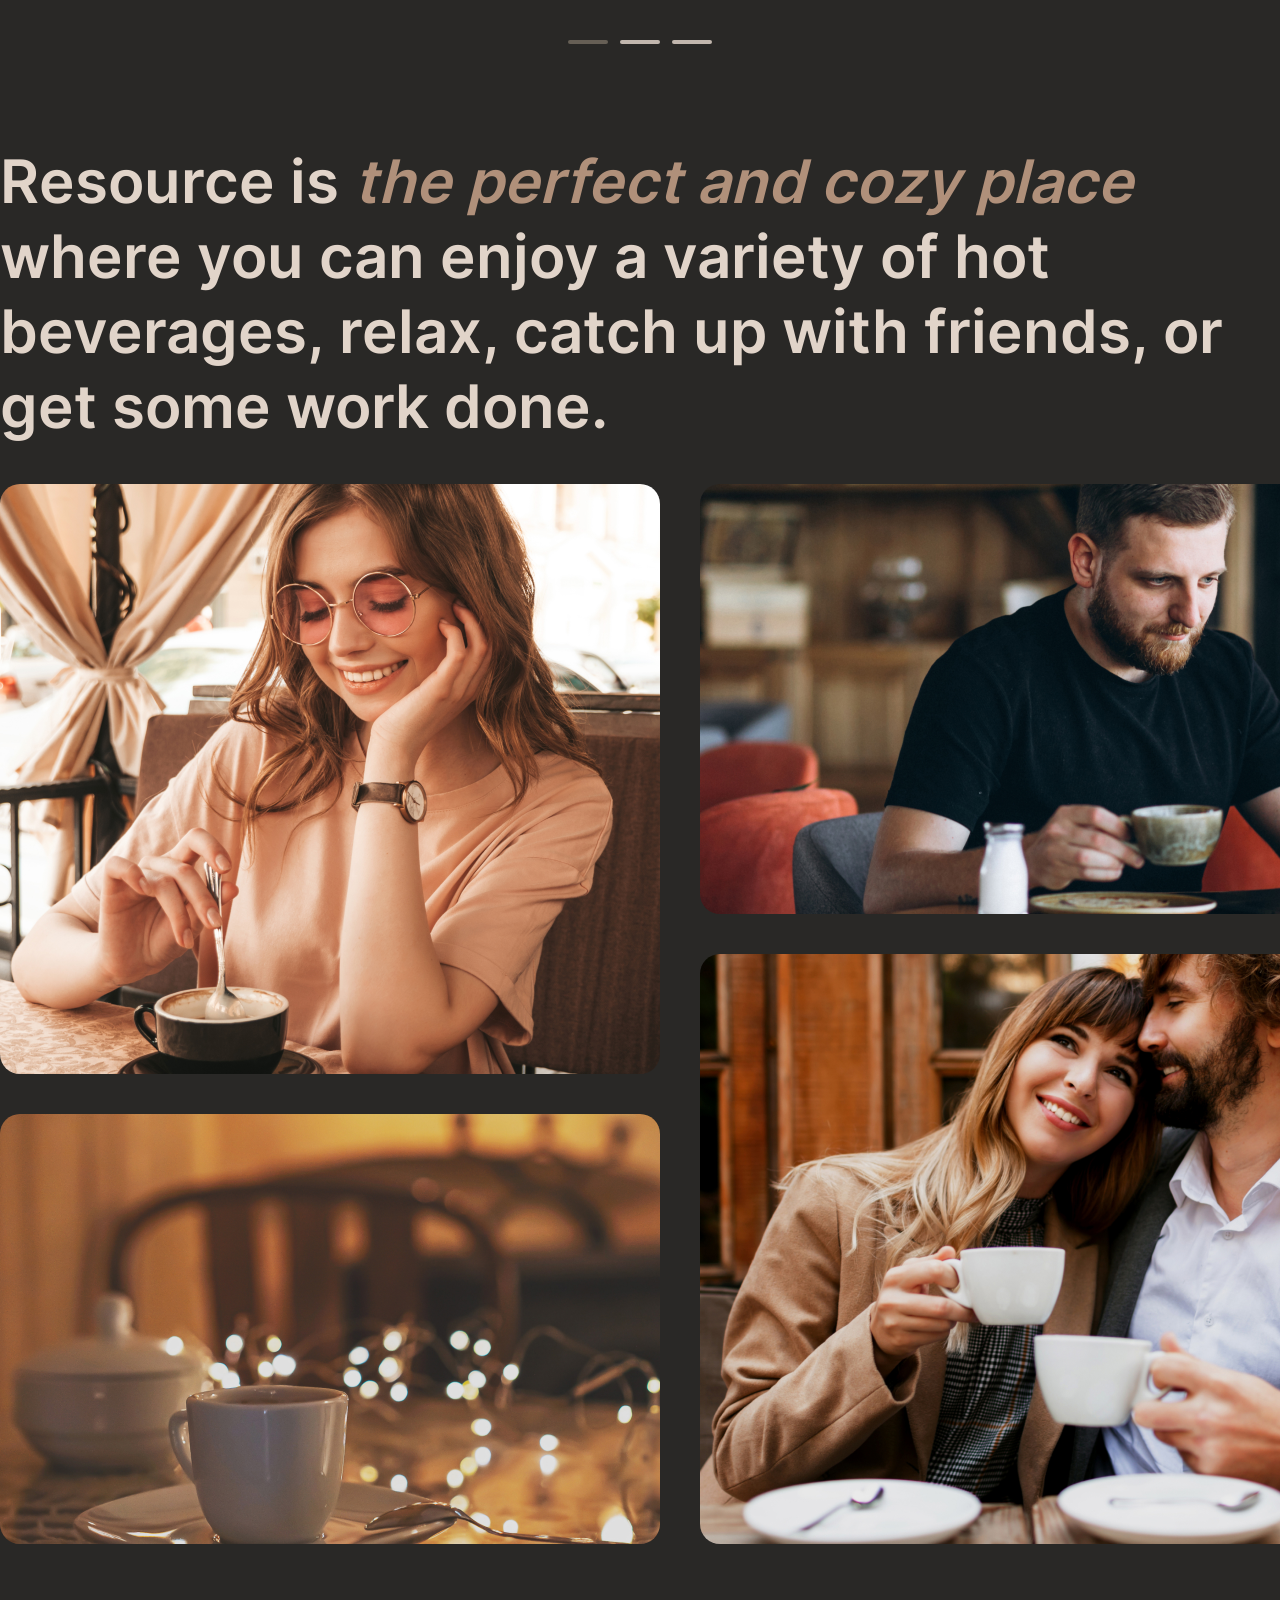
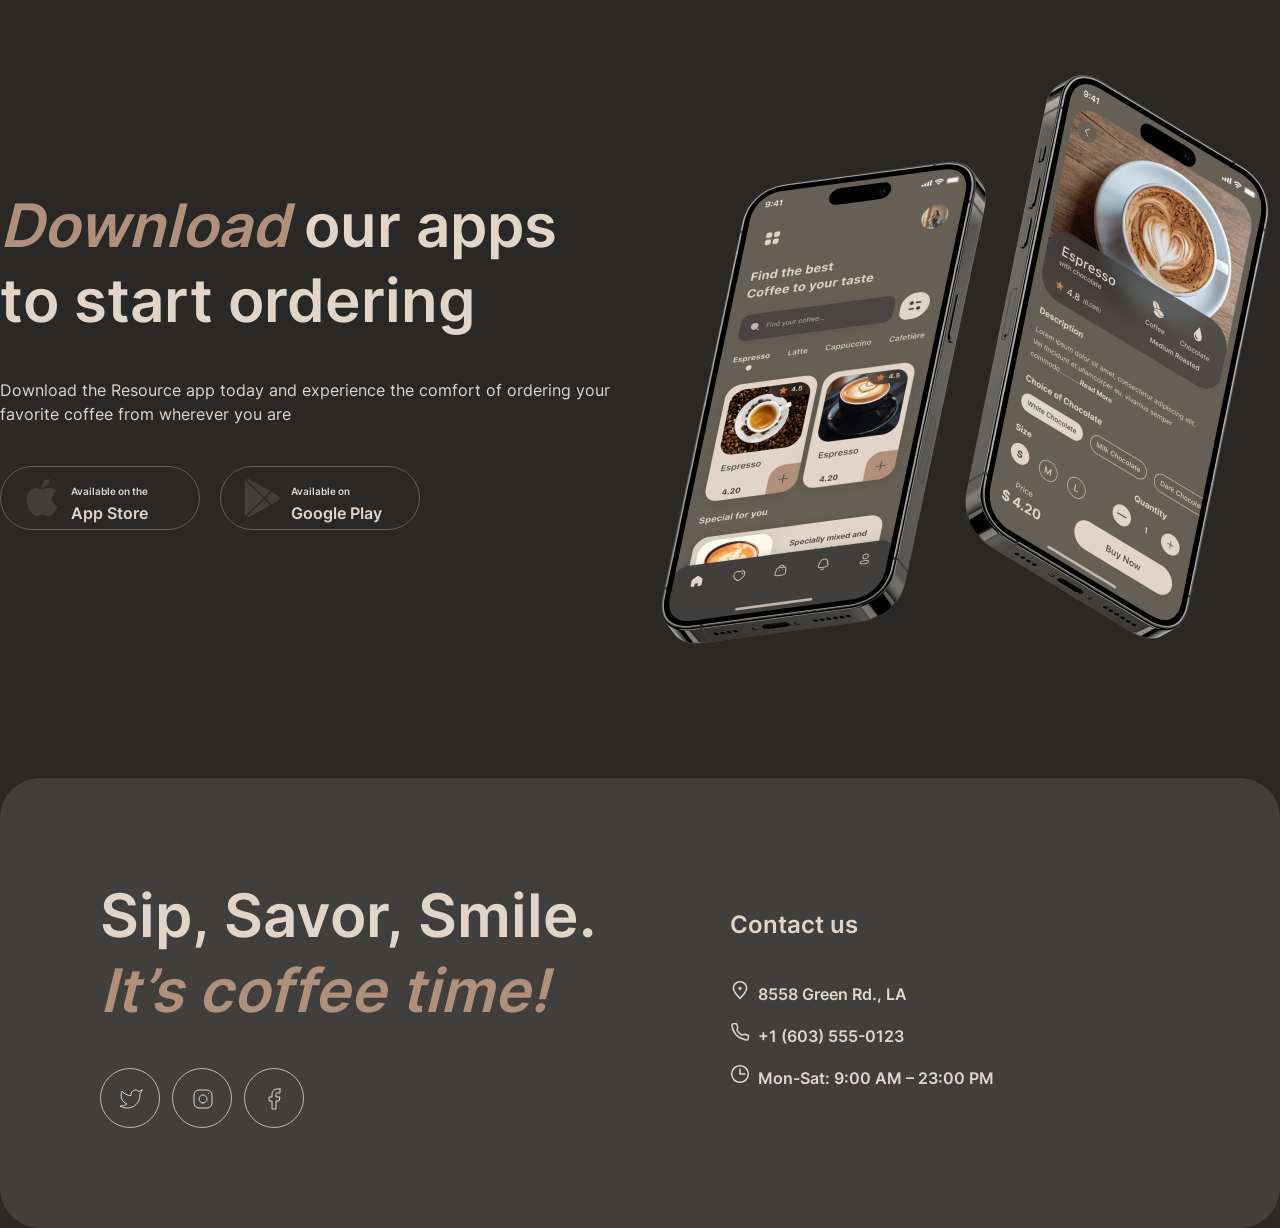
==== commit 91c1fb80: "feat: add style for dark theme" ====
--- a/index.html
+++ b/index.html
@@ -9,13 +9,21 @@
 </head>
 <body class="dark-theme">
     <script>
+  (function() {
     const savedTheme = localStorage.getItem('theme');
-    const prefersDark = window.matchMedia('(prefers-color-scheme: dark)').matches;
-    
-    if (savedTheme === 'dark' || (!savedTheme && prefersDark)) {
+
+    if (savedTheme === 'dark') {
       document.body.classList.add('dark-theme');
+    } else if (savedTheme === 'light') {
+      document.body.classList.remove('dark-theme');
+    } else {
+      const prefersDark = window.matchMedia('(prefers-color-scheme: dark)').matches;
+      if (prefersDark) {
+        document.body.classList.add('dark-theme');
+      }
     }
-  </script>
+  })();
+</script>
     <div class="wrapper">
         <header class="header">
             <div class="container">
--- a/style.css
+++ b/style.css
@@ -27,11 +27,16 @@
   --bg-color:#E1D4C9;
   --text-color:#403F3D;
   --bg-footer:#665F55;
+  --bg-sun: #B0907A;
+  --bgimg-moon: url(./img/Dark\ \(1\).png);
+  --bgimg-moonhover: url(./img/Dark.png);
 }
 .dark-theme {
   --bg-color:#292826;
   --text-color:#E1D4C9;
   --bg-footer:#403F3D;
+  --bg-sun:#292826;
+  --bgimg-moon: url(./img/Dark\ \(2\).png);
 }
 
   html {
@@ -123,11 +128,11 @@
     padding: 3px;
   }
   #theme_second {
-      background-image: url(./img/Dark\ \(1\).png);
+      background-image: var(--bgimg-moon);
       
   }
   #theme_second:hover {
-      background-image: url(./img/Dark.png);
+      background-image: var(--bgimg-moonhover);
       
   }
   .theme div {
@@ -146,7 +151,7 @@
     align-items: center;
   }
   #theme_first {
-    background-color: #B0907A;
+    background-color: var(--bg-sun);
   }
 
   .hero__content {
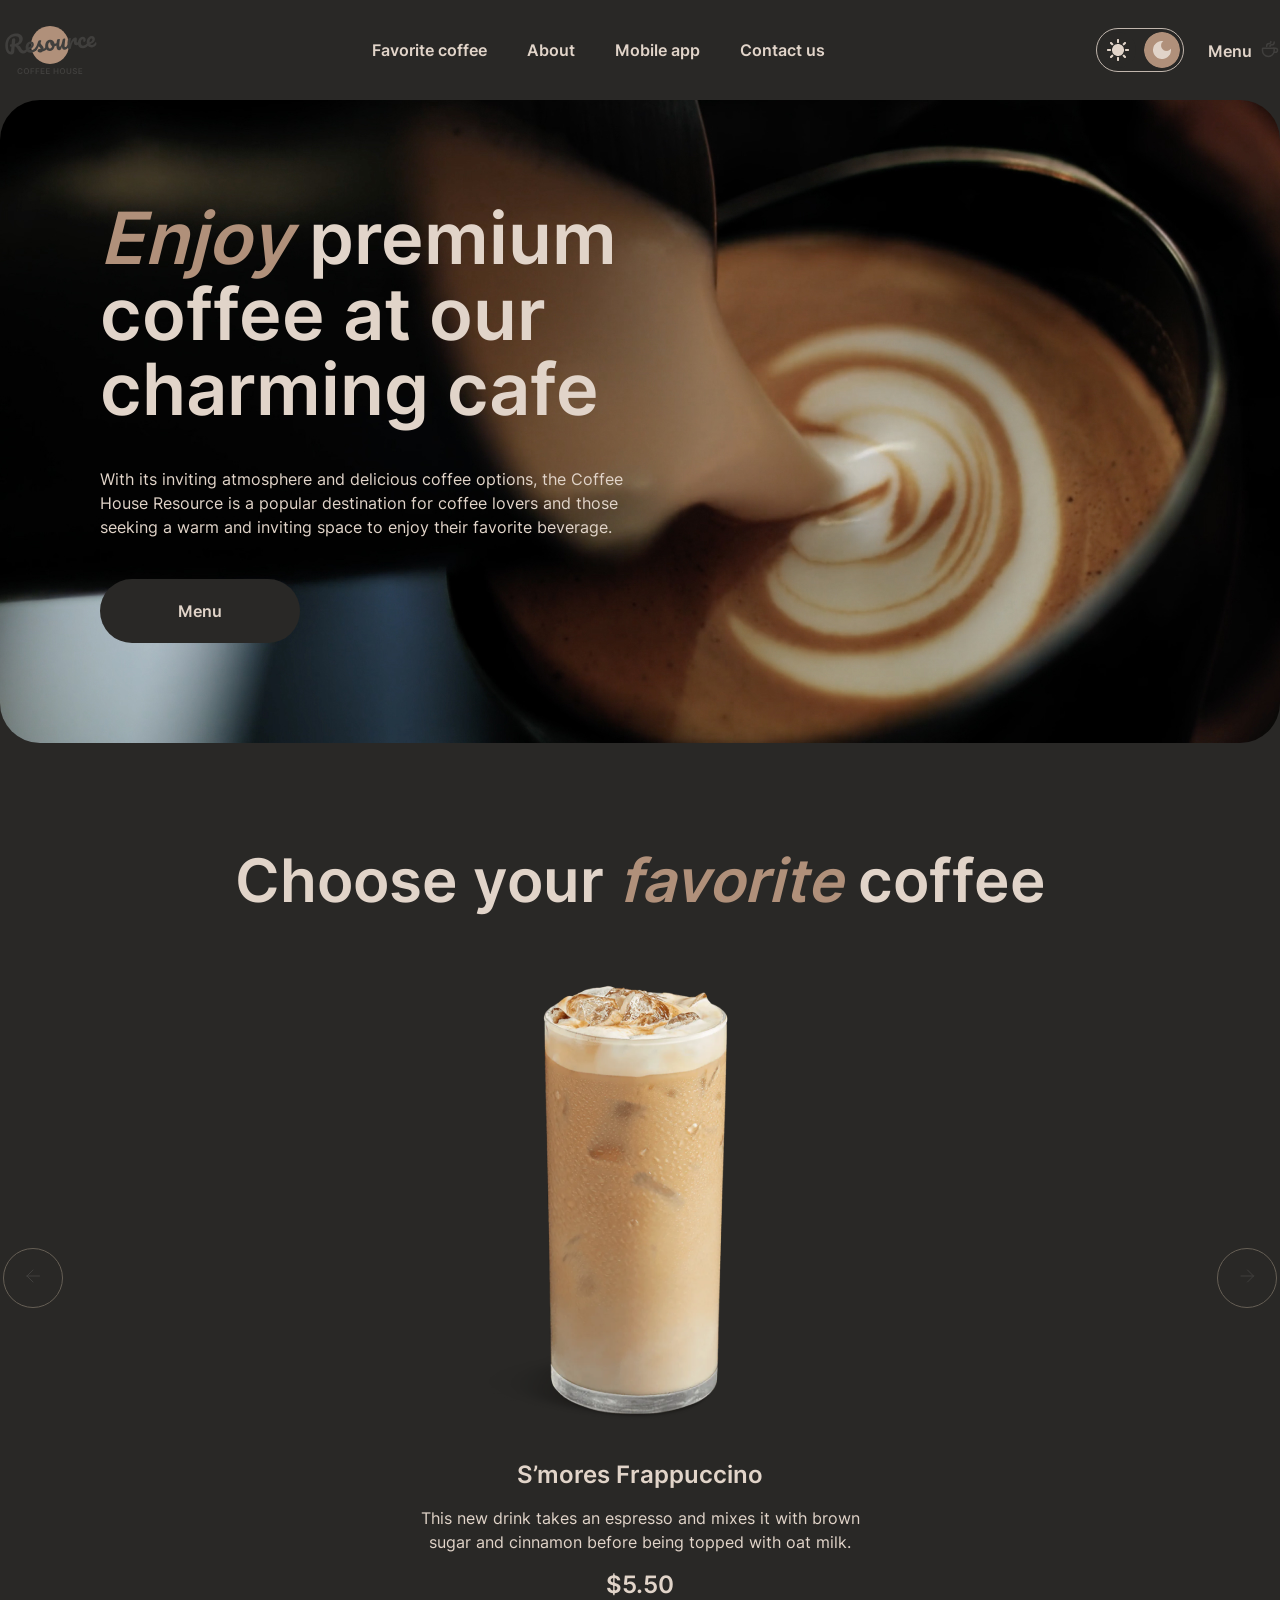
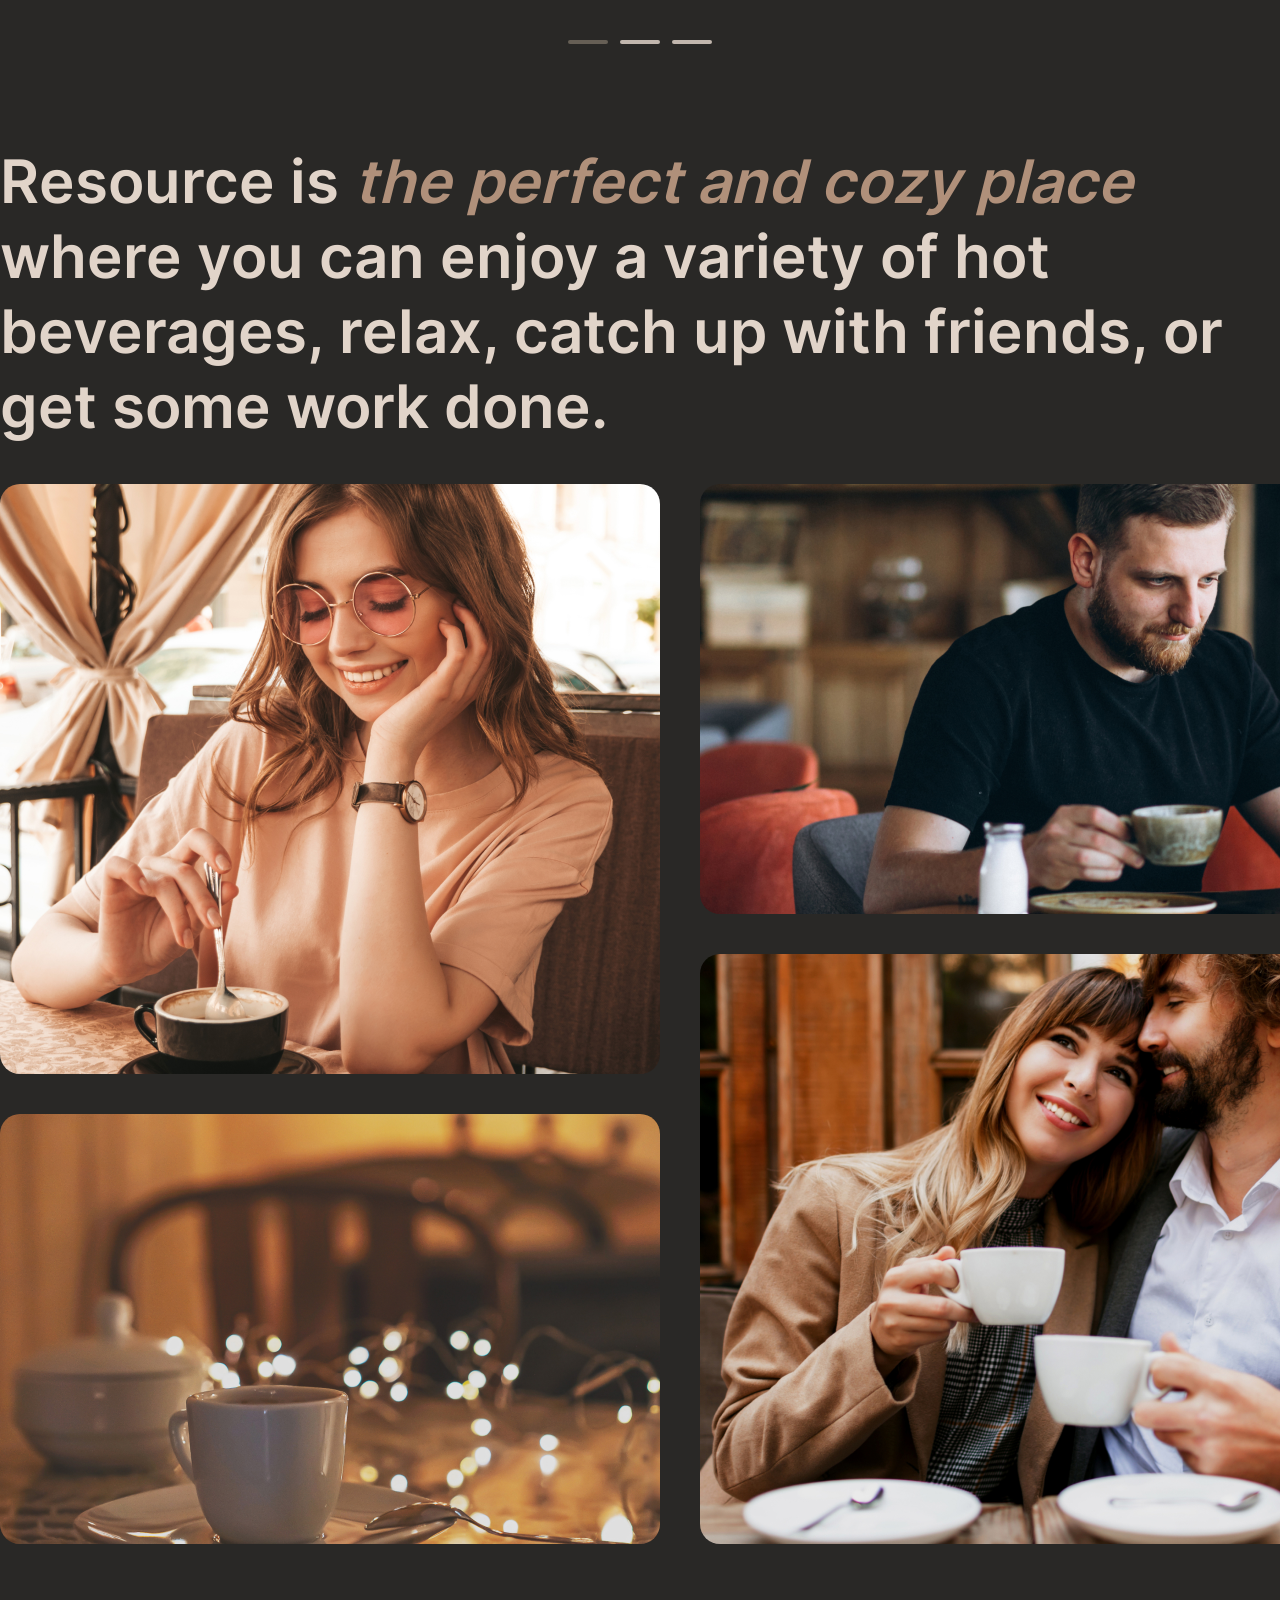
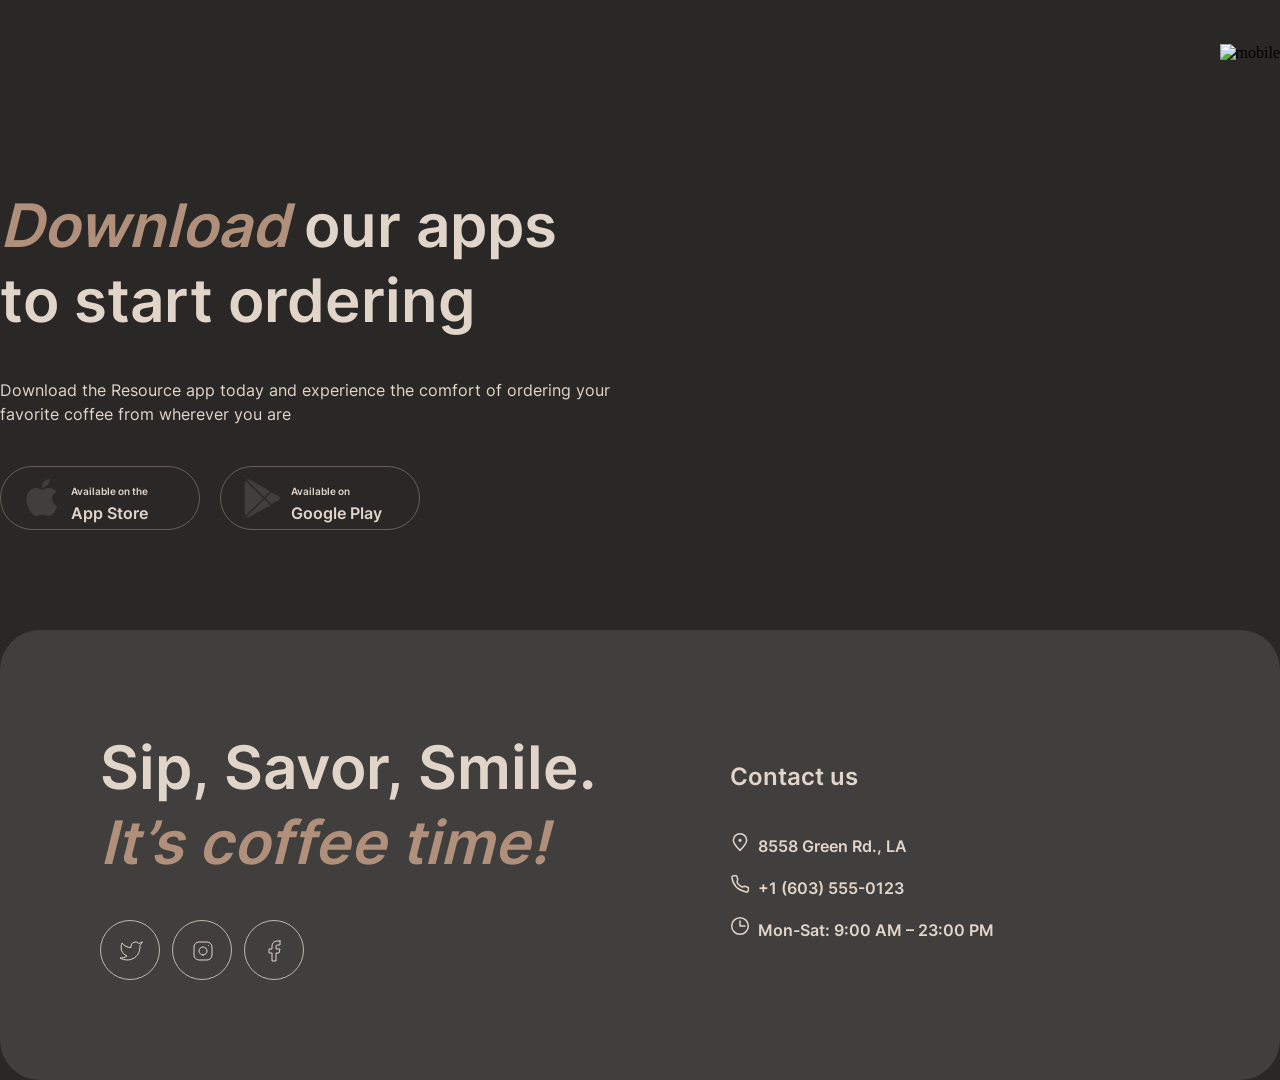
==== commit f8adc347: "Update index.html" ====
--- a/index.html
+++ b/index.html
@@ -119,7 +119,7 @@
                         </div>
                     </div>
                     <div class="mobile">
-                        <img class="mobile__img" src="./img/mobile-screens (1).png" alt="mobile">
+                        <img class="mobile__img" src="./img/mobile-screens(1).png" alt="mobile">
                     </div>
                 </div>
             </div>
@@ -153,4 +153,4 @@
     </div>
     <script src="./index.js"></script>
 </body>
-</html>+</html>
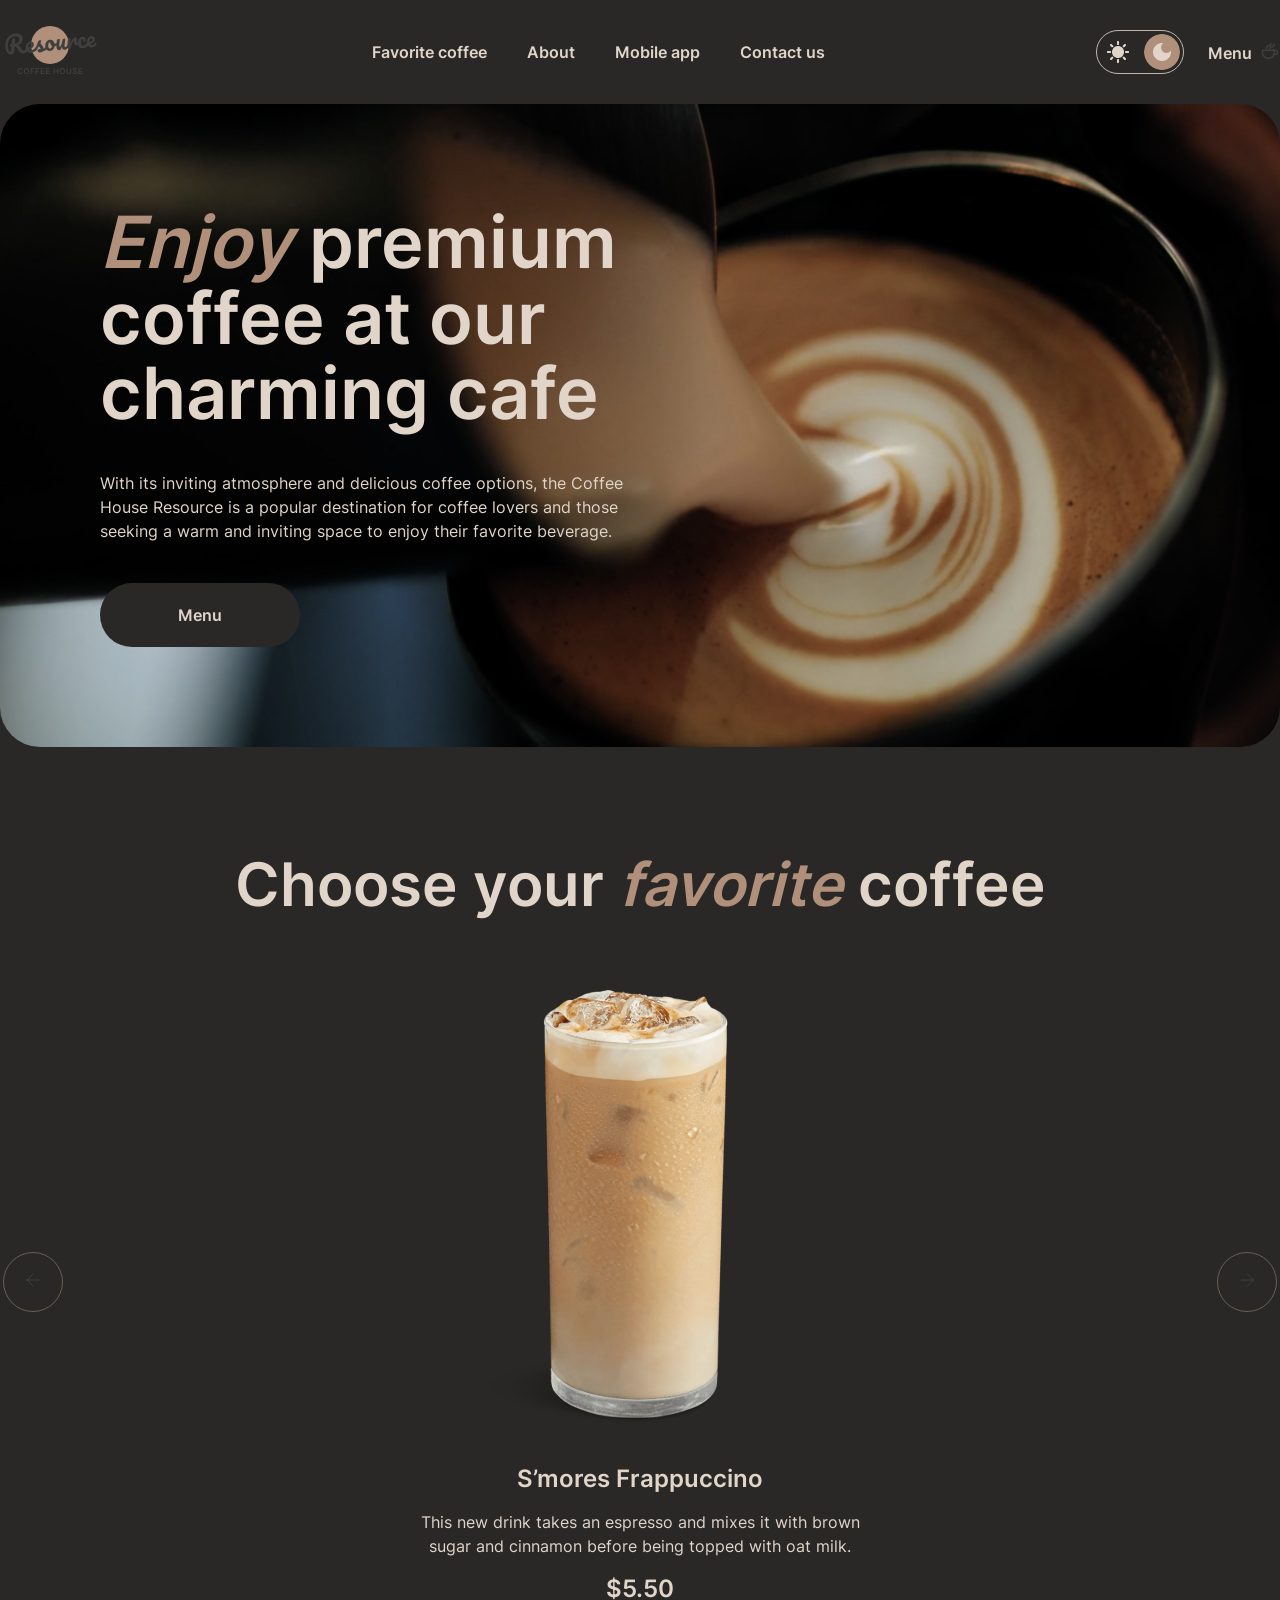
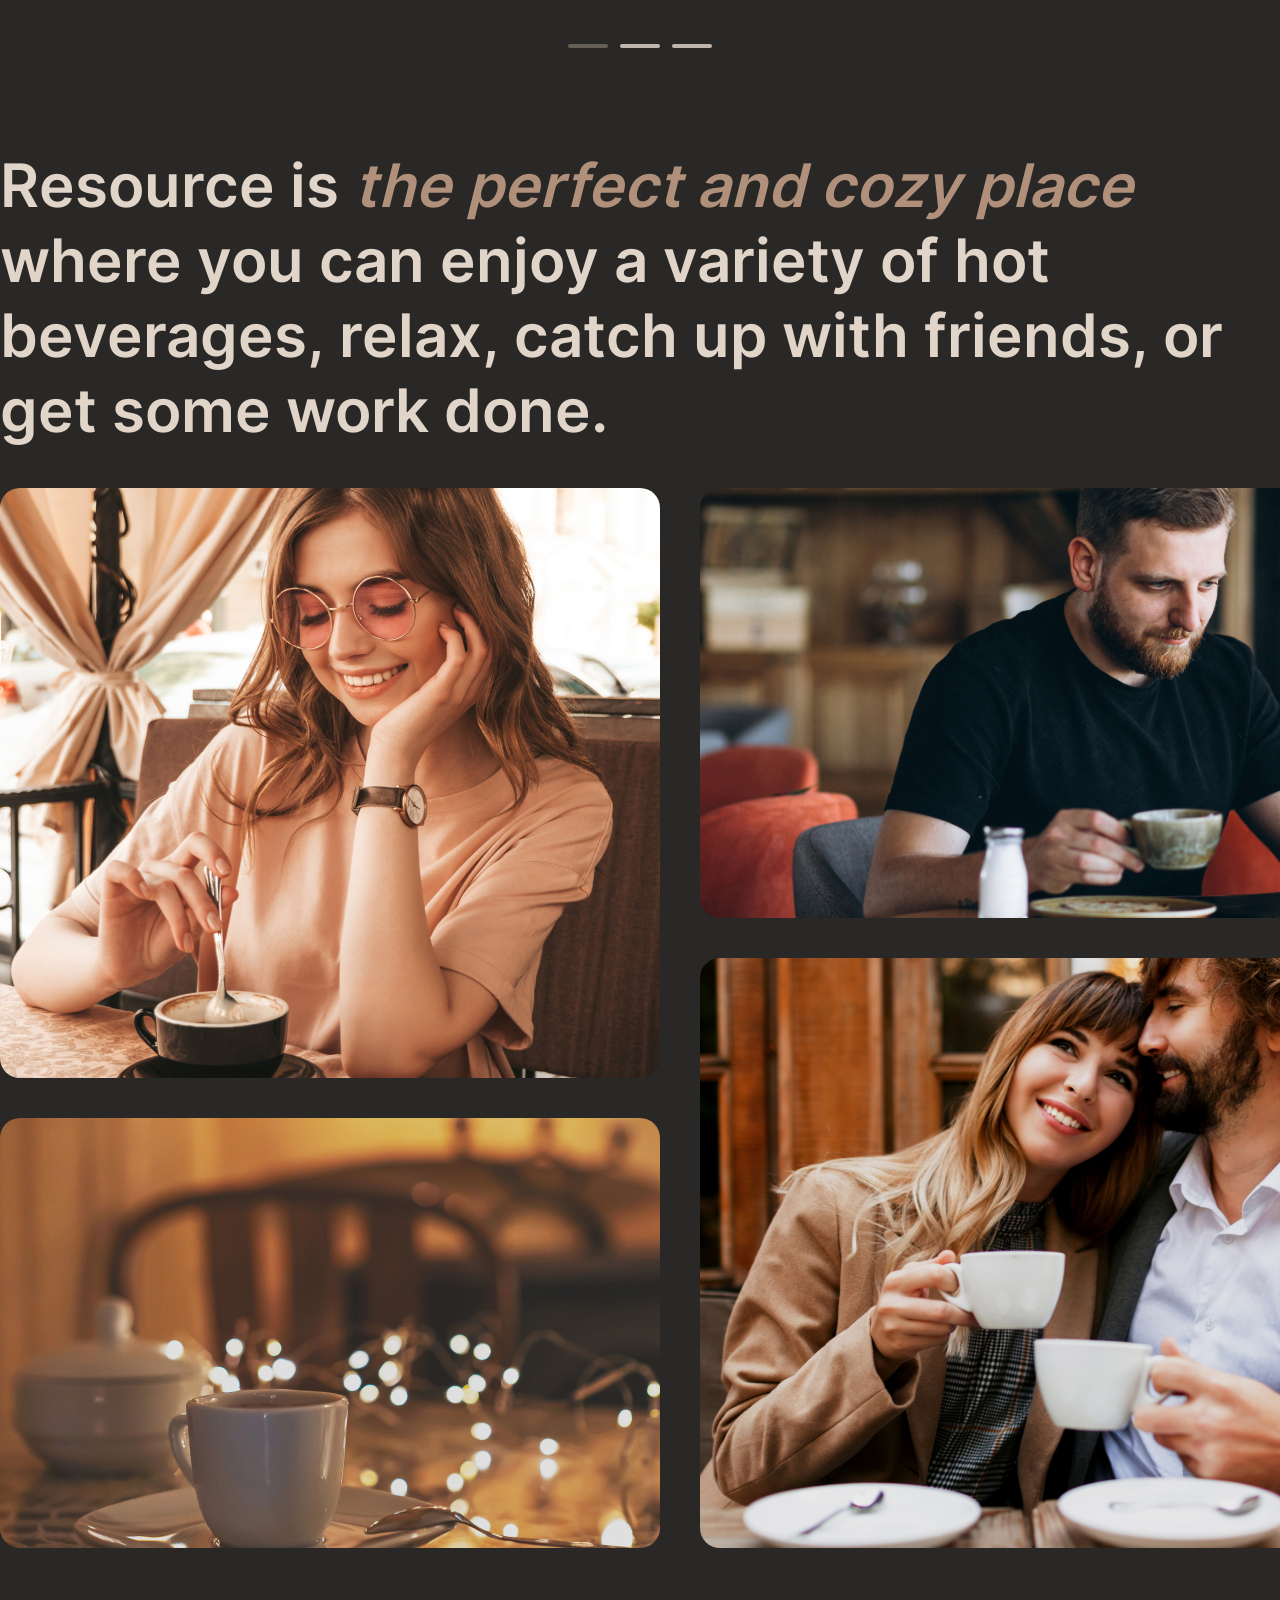
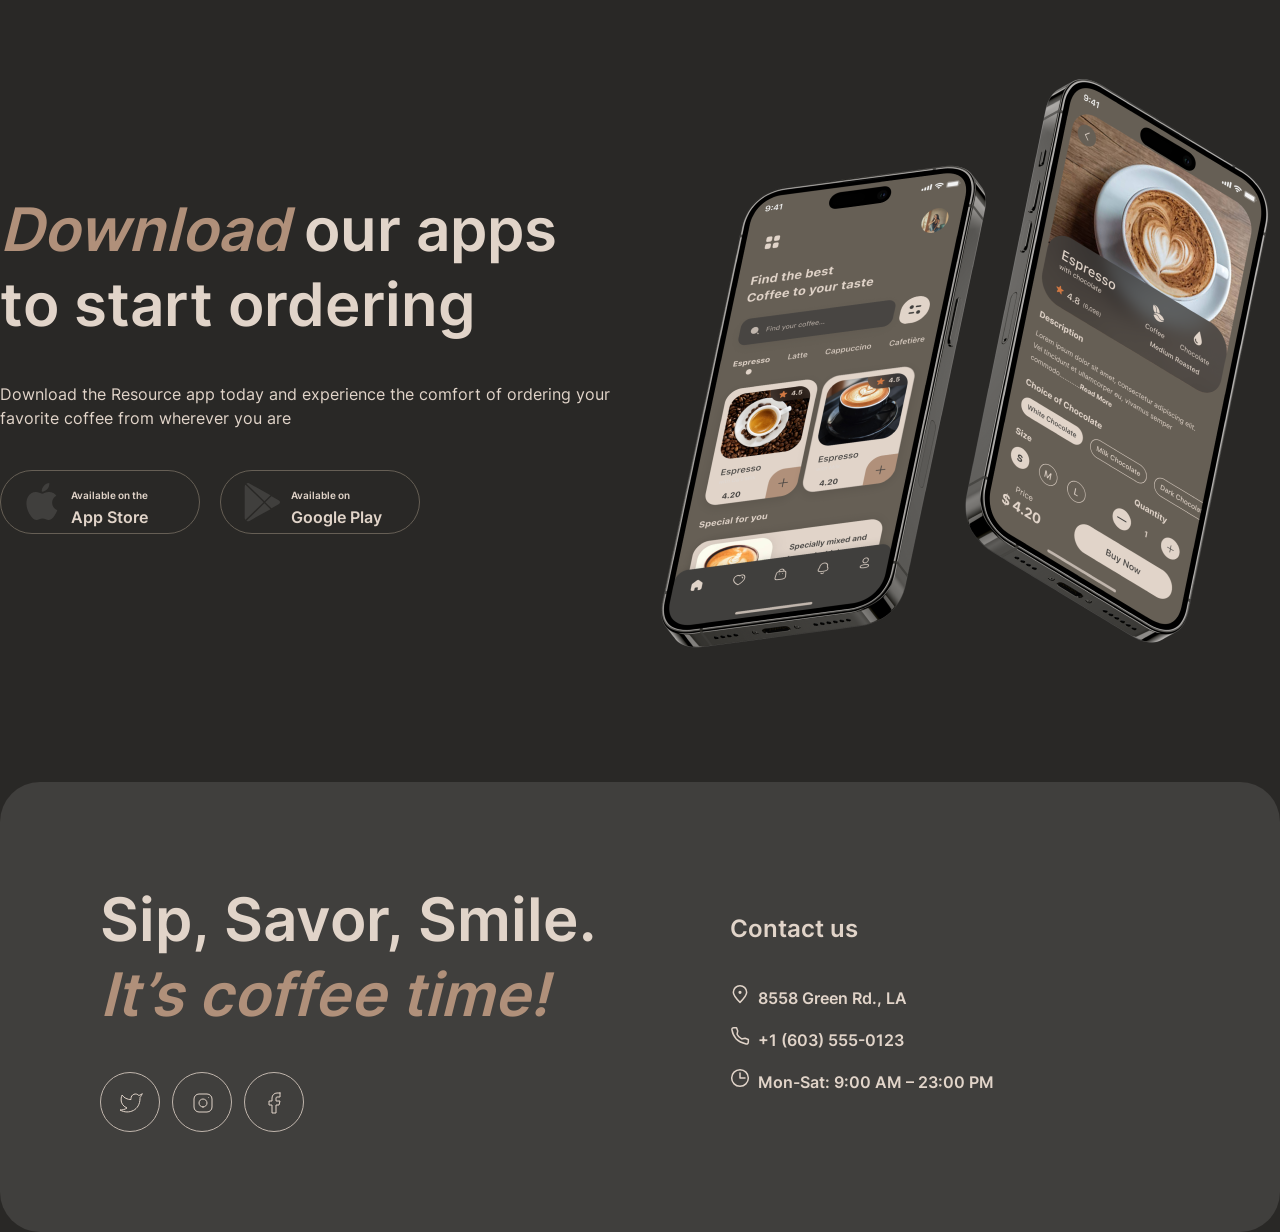
==== commit 2fab33ad: "feat: index.html" ====
--- a/index.html
+++ b/index.html
@@ -28,7 +28,7 @@
         <header class="header">
             <div class="container">
                 <div class="header__content">
-                    <img src="./img/logo.svg" alt="logo" class="logo">
+                    <div><img src="./img/logo.svg" alt="logo" class="logo"></div>
                     <nav class="header__nav">
                     <ul class="header__nav-list">
                         <li class="header__item"><a href="#favorite-coffee" class="header__link">Favorite coffee</a></li>
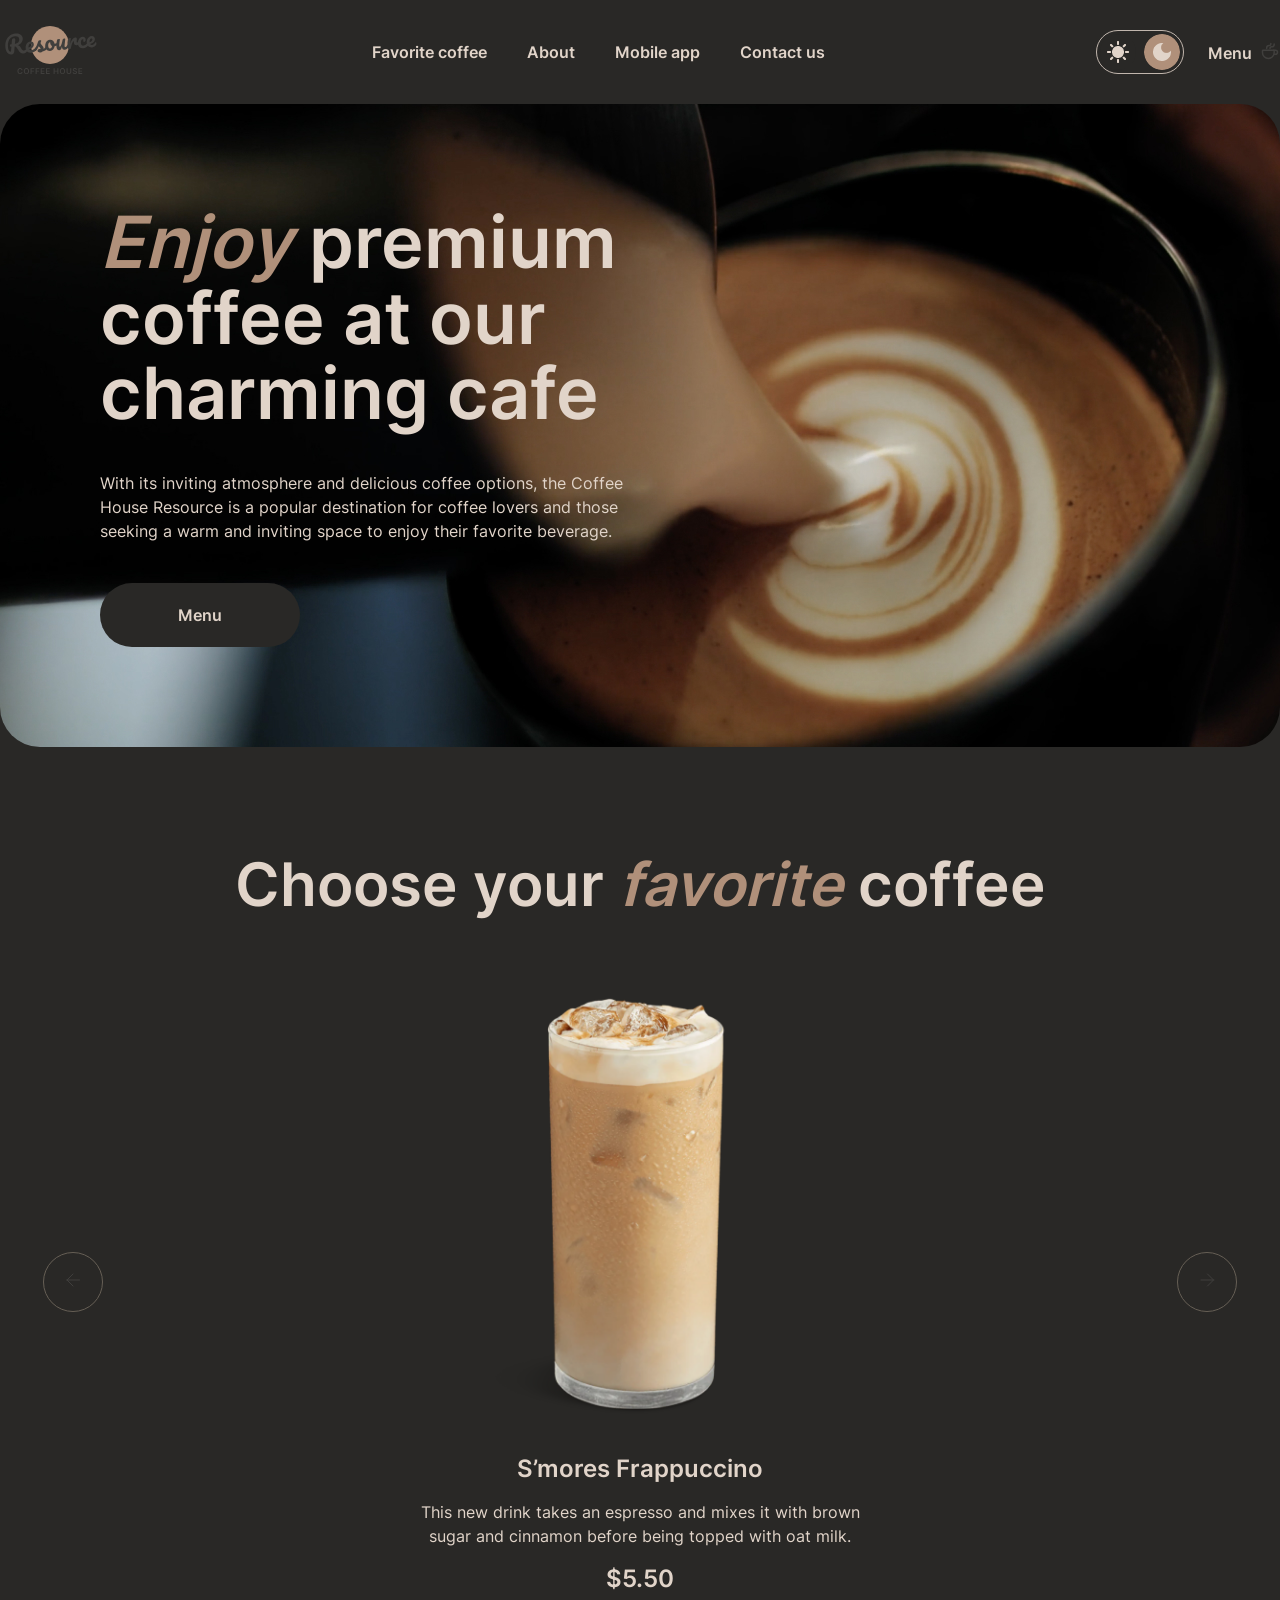
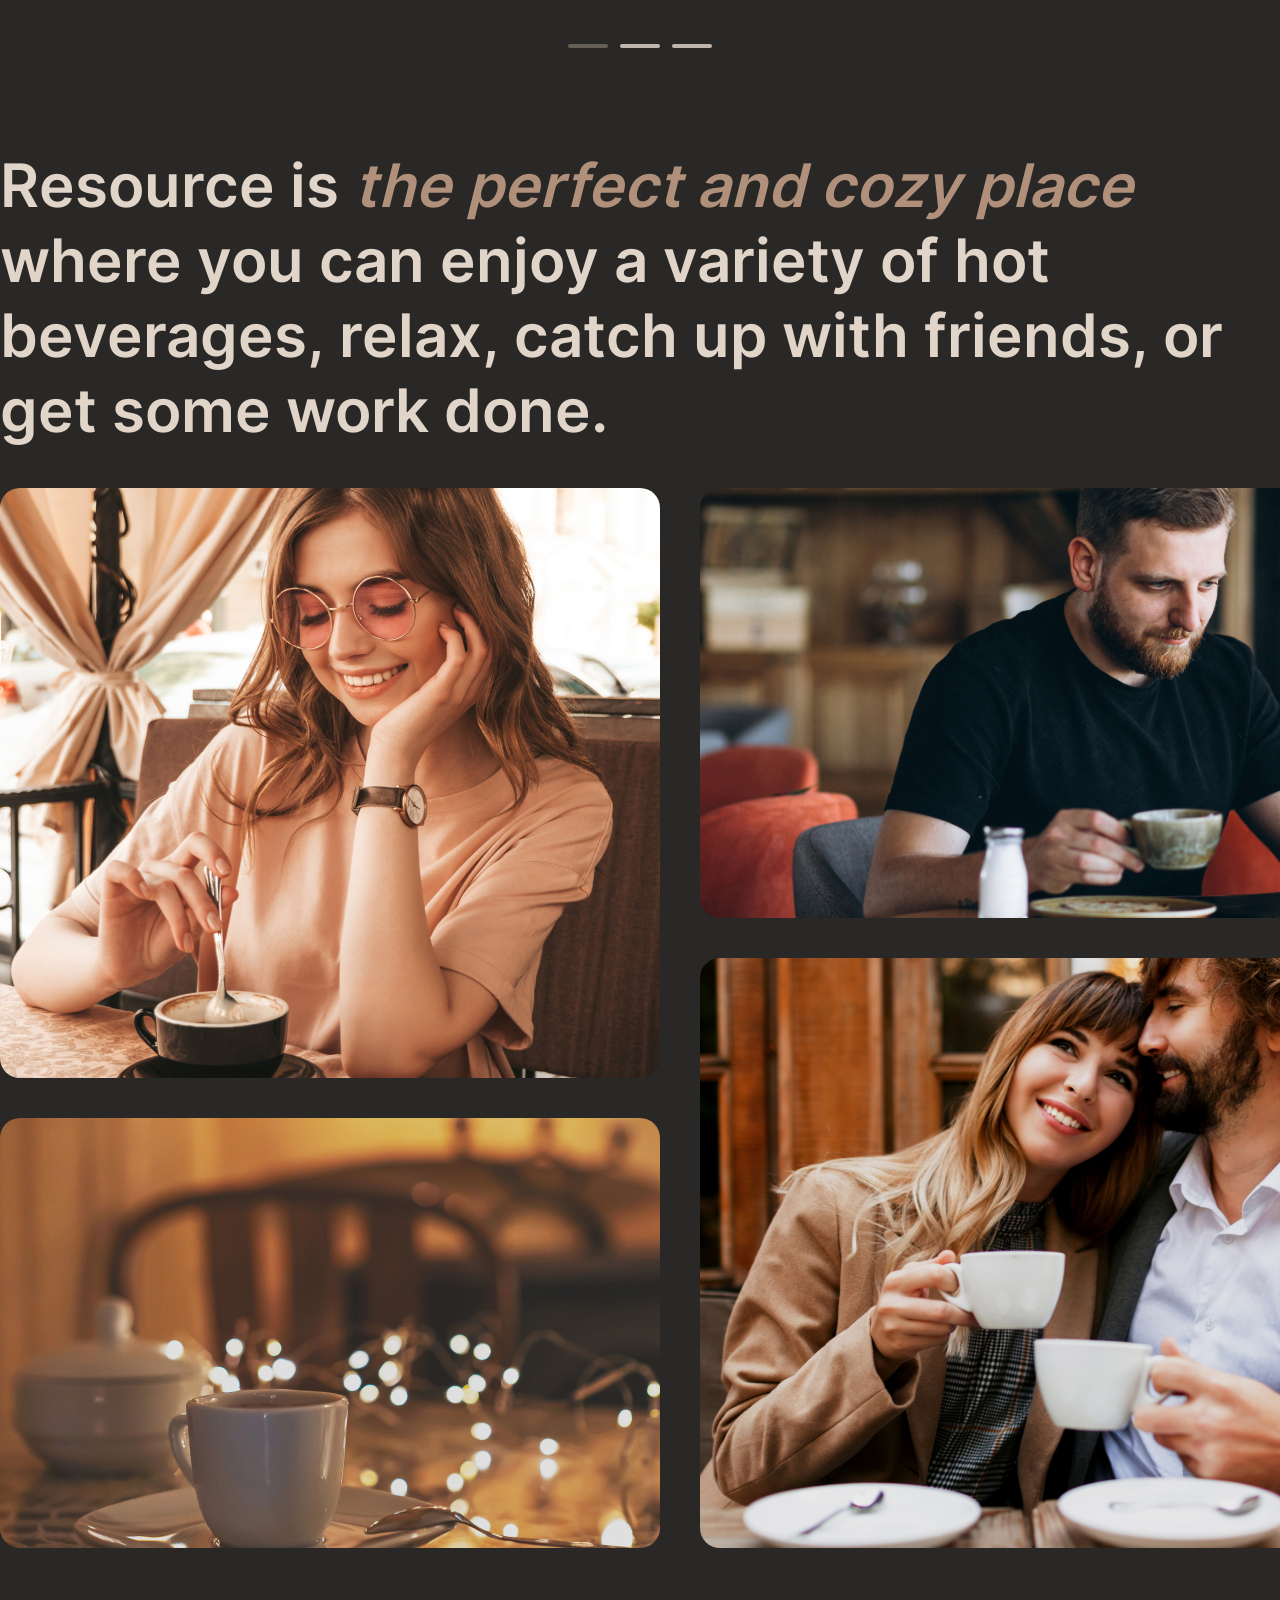
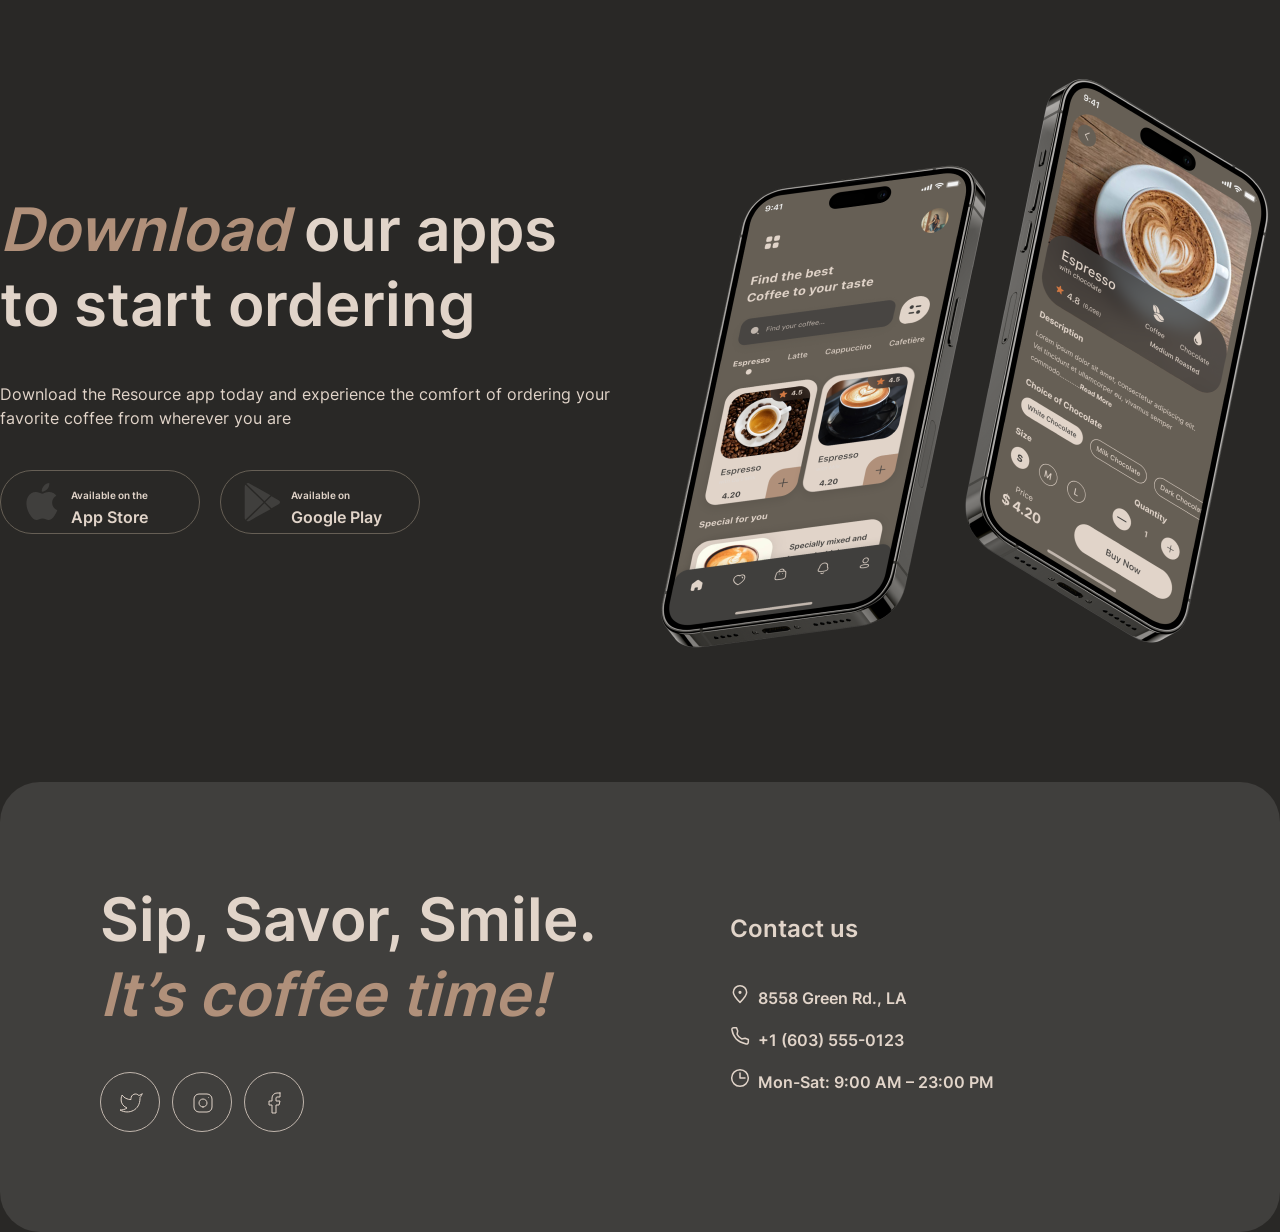
==== commit 0992464b: "feat: add slider" ====
--- a/index.html
+++ b/index.html
@@ -63,22 +63,40 @@
             </div>
         </section>
         <section class="favorite-coffee" id="favorite-coffee">
-            <div class="container">
+            <div class="coffeecontainer">
                 <h2 class="h2">Choose your <span>favorite</span> coffee</h2>
                 <div class="slider">
-                    <button class="slider__button"><img src="./img/arrow-left.svg" alt="arrow"></button>
-                    <div class="slider__content">
-                        <img src="./img/coffee-slider-1.png" alt="coffee">
-                        <h3 class="slider__tittle">S’mores Frappuccino</h3>
-                        <p class="slider__text">This new drink takes an espresso and mixes it with brown sugar and cinnamon before being topped with oat milk.</p>
-                        <p class="slider__price">$5.50</p>
+                    <button class="slider__button slider__button--prev">
+                        <img src="./img/arrow-left.svg" alt="arrow">
+                    </button>
+                    <div class="slider__window">
+                        <div class="slider__track">
+                            <div class="slider__content">
+                                <img src="./img/coffee-slider-1.png" alt="coffee">
+                                <h3 class="slider__tittle">S’mores Frappuccino</h3>
+                                <p class="slider__text">This new drink takes an espresso and mixes it with brown sugar and cinnamon before being topped with oat milk.</p>
+                                <p class="slider__price">$5.50</p>
+                            </div>
+                            <div class="slider__content">
+                                <img src="./img/coffee-slider-2.png" alt="coffee">
+                                <h3 class="slider__tittle">Caramel Macchiato</h3>
+                                <p class="slider__text">Fragrant and unique classic espresso with rich caramel-peanut syrup, with cream under whipped thick foam.</p>
+                                <p class="slider__price">$5.00</p>
+                            </div>
+                            <div class="slider__content">
+                                <img src="./img/coffee-slider-3.png" alt="coffee">
+                                <h3 class="slider__tittle">Ice coffee</h3>
+                                <p class="slider__text">A popular summer drink that tones and invigorates. Prepared from coffee, milk and ice.</p>
+                                <p class="slider__price">$4.50</p>
+                            </div>
+                        </div>
                     </div>
-                    <button class="slider__button"><img src="./img/arrow-right.svg" alt="arrow"></button>
+                    <button class="slider__button slider__button--next"><img src="./img/arrow-right.svg" alt="arrow"></button>
                 </div>
                 <div class="controls">
-                    <div></div>
-                    <div></div>
-                    <div></div>
+                    <div class="control__line active"></div>
+                    <div class="control__line"></div>
+                    <div class="control__line"></div>
                 </div>
             </div>
         </section>
--- a/style.css
+++ b/style.css
@@ -206,7 +206,16 @@
     line-height: 150%; /* 24px */
     text-decoration: none;
   }
+
+
   /*section favorite-coffee*/
+  .coffeecontainer {
+    max-width: 1440px;
+    margin: 0 auto;
+    padding: 0 40px;
+    box-sizing: border-box;
+    text-align: center;
+  }
   .favorite-coffee {
     padding-top: 100px;
   }
@@ -239,9 +248,31 @@
     margin-left: 3px;
     margin-right: 3px;
   }
+  .slider__button:hover {
+    background-color: maroon;
+}
+
   .slider__content {
-    max-width: 480px;
-  }
+    min-width: 100%; /* Каждый слайд занимает ровно 100% ширины окна */
+    box-sizing: border-box;
+    padding: 10px;
+}
+
+.slider__content img {
+    max-width: 100%;
+    height: auto;
+}
+  .slider__window {
+    width: 100%;
+    max-width: 480px; /* Ширина одного слайда на десктопе */
+    overflow: hidden;
+}
+/* Лента слайдов, которая смещается по оси X */
+.slider__track {
+    display: flex;
+    transition: transform 0.5s ease-in-out; /* Плавная анимация */
+    width: 100%;
+}
   .slider__tittle {
     color: var(--text-color);
     font-family: 'Inter';
@@ -284,7 +315,7 @@
     background: #C1B6AD;
     margin-right: 12px;
   }
-  .controls div:first-child {
+  .control__line.active  {
     background: #665F55;
   }
   /*section about*/
@@ -577,9 +608,13 @@
   .hero__img {
     padding: 100px 60px;
   }
+      .slider__window {
+        max-width: 400px;
+    }
 .about__content {
   flex-wrap: wrap;
 }
+
 #image1 {
   display: none;
 }
@@ -690,9 +725,12 @@
   .about span {
     font-size: 32px;
   }
-  .slider__content {
-    max-width: 348px;
-  }
+  .slider__window {
+        max-width: 260px; /* Уменьшаем окно под маленькие экраны */
+    }
+    .control__line {
+        width: 30px; /* Чуть короче полоски */
+    }
   .slider__content img {
     max-width: 100%;
   }
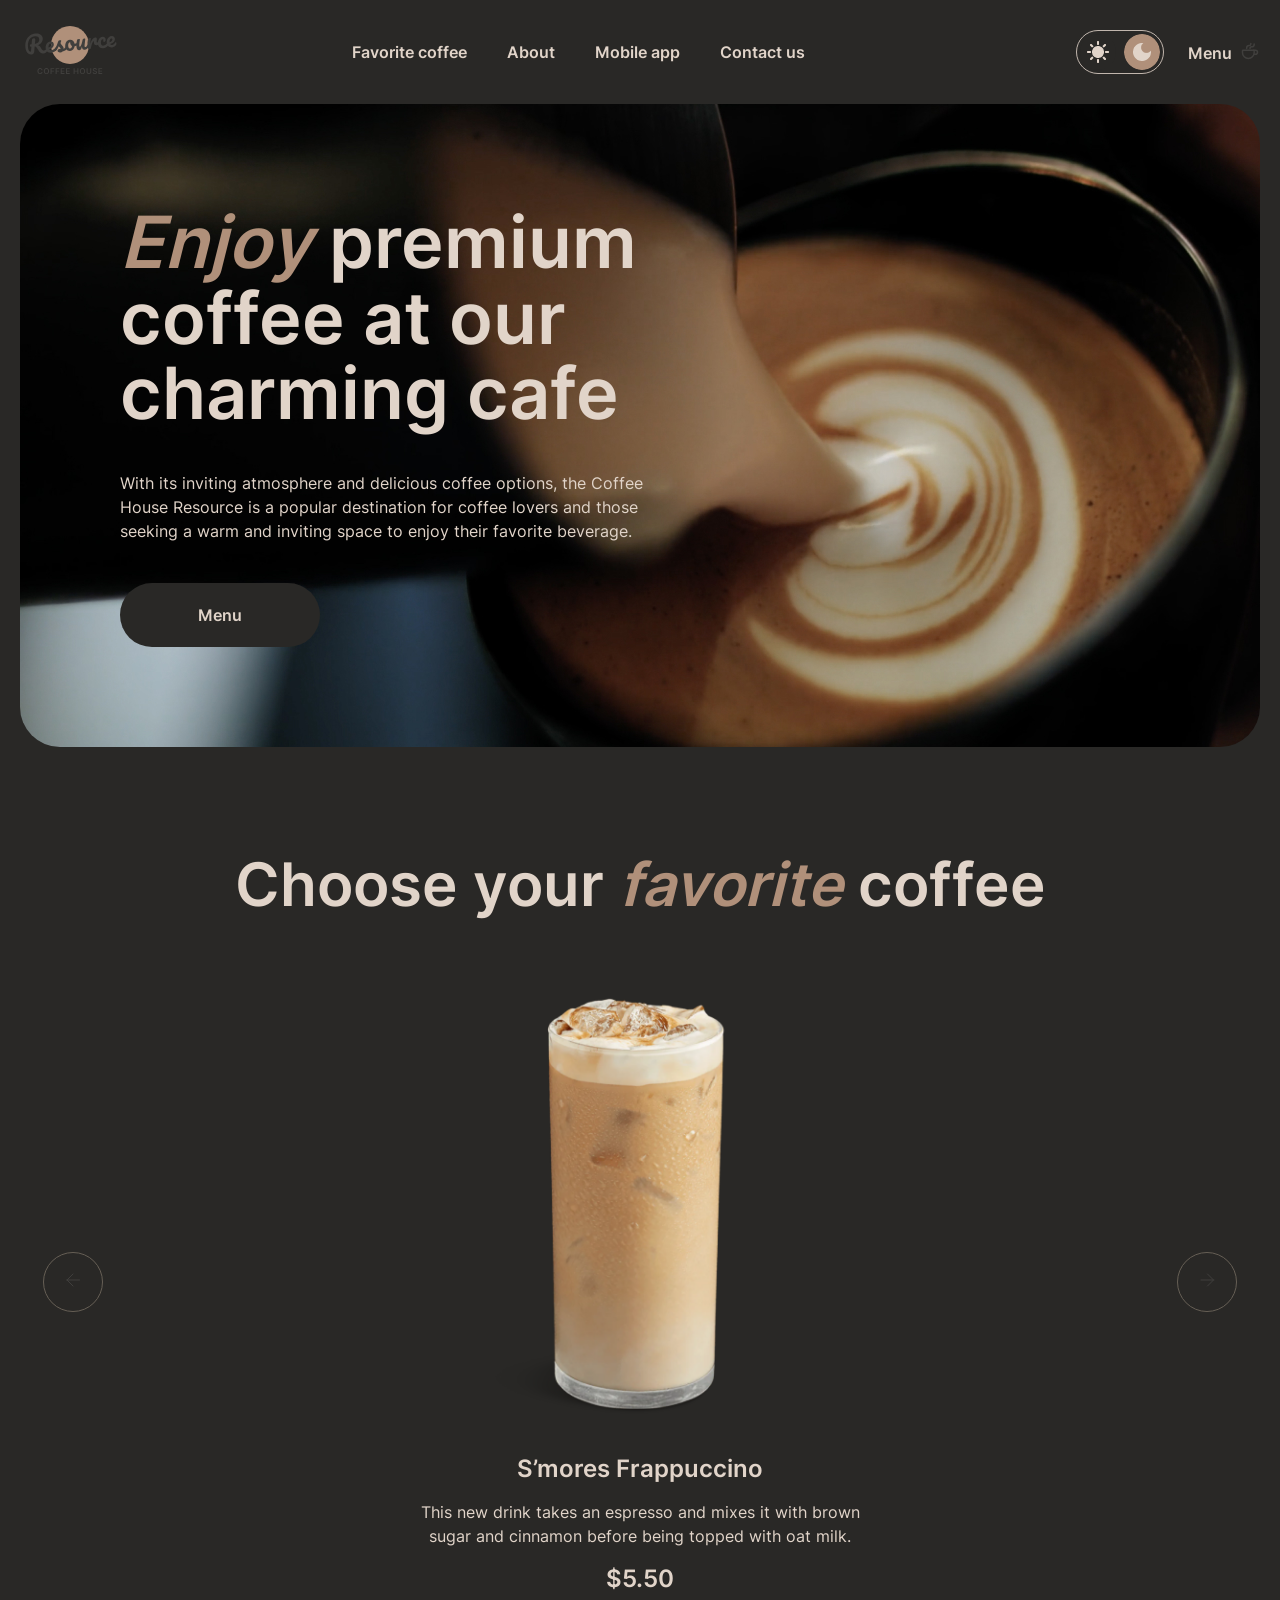
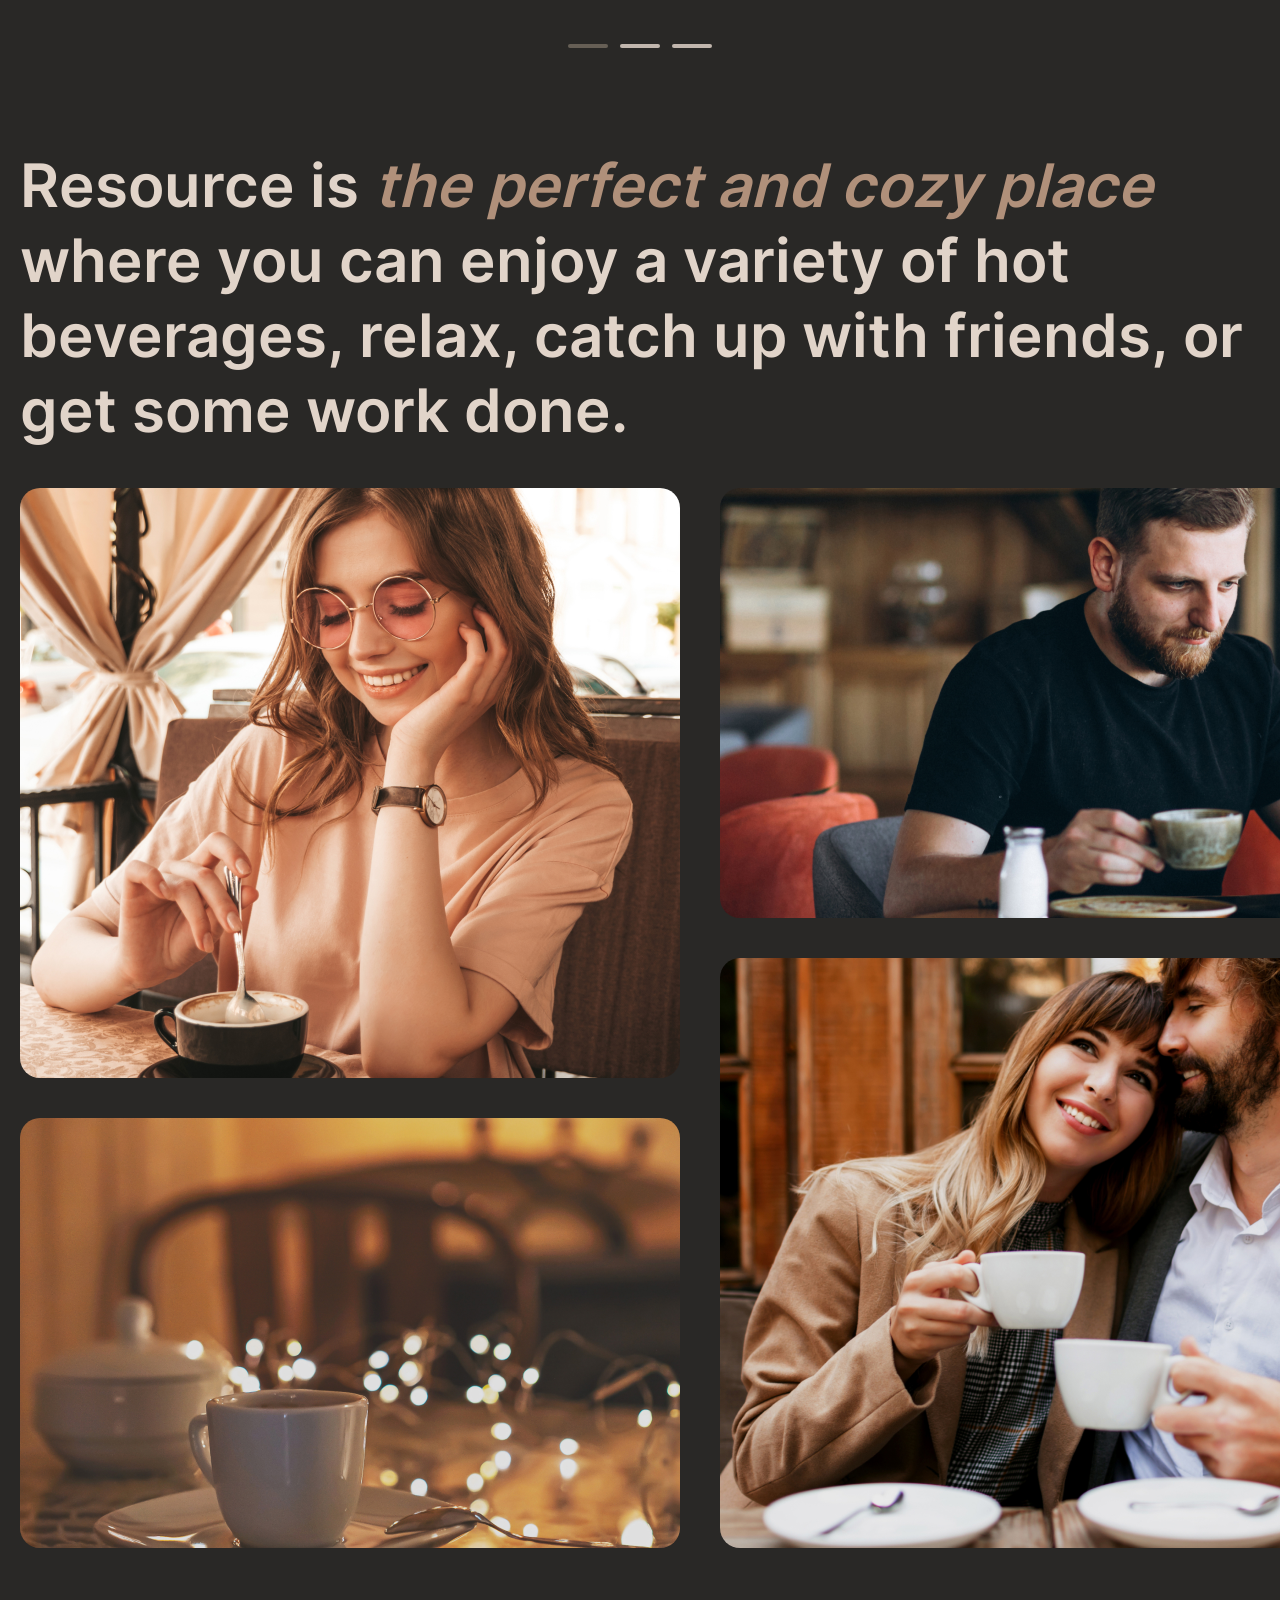
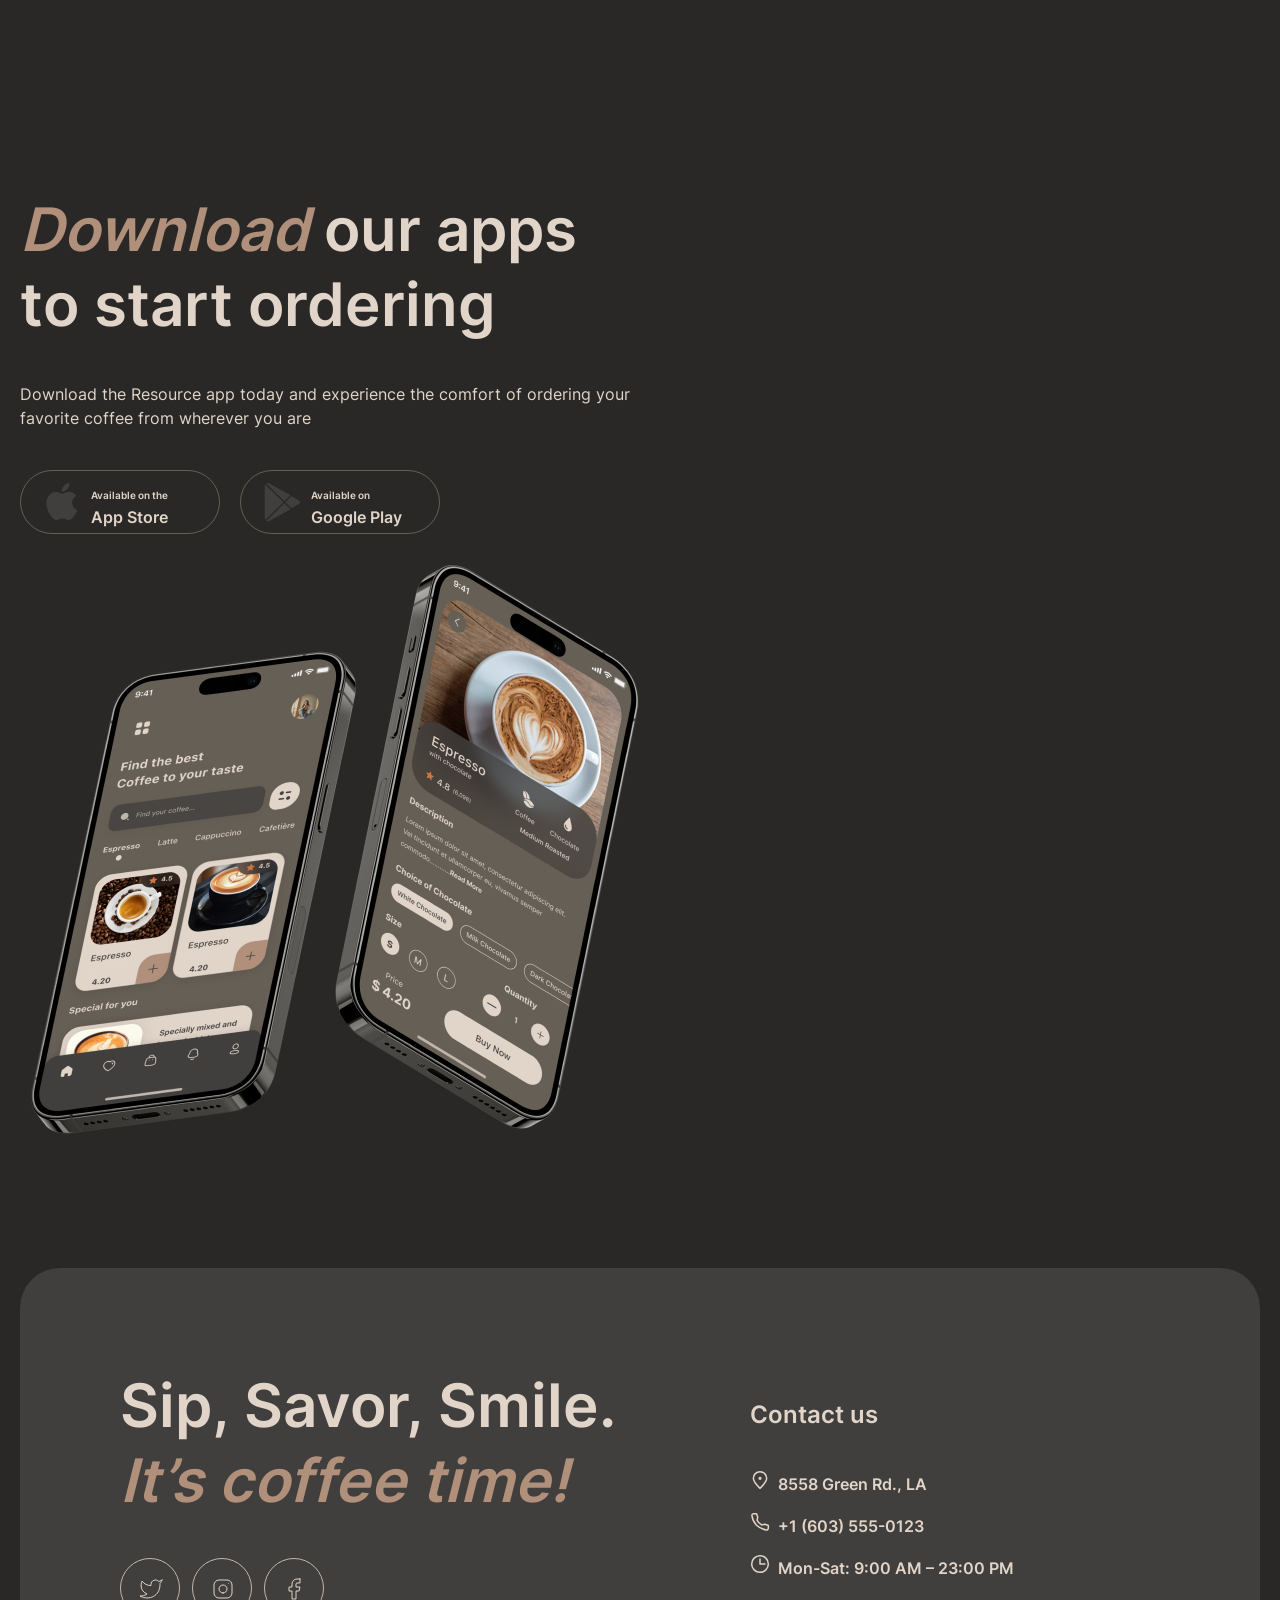
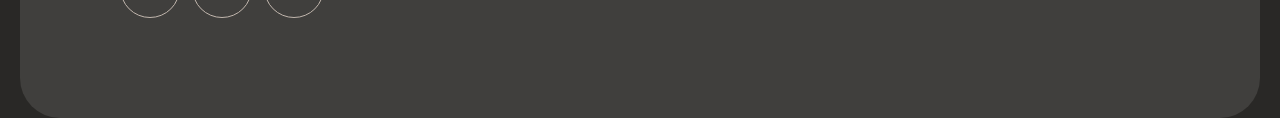
==== commit 1757064d: "feat: add burger" ====
--- a/index.html
+++ b/index.html
@@ -29,7 +29,7 @@
             <div class="container">
                 <div class="header__content">
                     <div><img src="./img/logo.svg" alt="logo" class="logo"></div>
-                    <nav class="header__nav">
+                    <nav class="header__nav" id="header-nav">
                     <ul class="header__nav-list">
                         <li class="header__item"><a href="#favorite-coffee" class="header__link">Favorite coffee</a></li>
                         <li class="header__item"><a href="#about" class="header__link">About</a></li>
@@ -42,12 +42,13 @@
                             <div id="theme_first"><img src="./img/Sun.png" alt="img"></div>
                             <div id="theme_second"></div>
                         </div>
-                        <div class="menu"><a href="./menu-page/index.html" class="menu-link">Menu</a><img src="./img/coffee-cup.svg" alt="cup"></div>
+                        <div class="menu" id="header-menu"><a href="./menu-page/index.html" class="menu-link">Menu</a><img src="./img/coffee-cup.svg" alt="cup"></div>
+                        <div class="burger" id="burger">
+                        <div class="burger__line line1"></div>
+                        <div class="burger__line line2"></div>
                     </div>
-                    <div class="burger" id="burger">
-                        <div class="burger__line"></div>
-                        <div class="burger__line"></div>
                     </div>
+                    
                 </div>
             </div>
         </header>
--- a/style.css
+++ b/style.css
@@ -50,12 +50,16 @@
     background-color: var(--bg-color);
     margin: 0;
   }
+  body.no-scroll {
+    overflow: hidden;
+}
   .header {
     margin: 20px 0px;
   }
   .container {
     max-width: 1360px;
     margin: 0 auto;
+     padding: 0 20px;
   }
   .header__content {
     display: flex;
@@ -68,17 +72,37 @@
   height: 44px;
   border-radius: 100px;
   border: 1px solid #665F55;
-  padding-top: 8px;
-  padding-left: 3px;
+  background: transparent;
+  cursor: pointer;
+  padding: 0;
+  flex-direction: column;
+  justify-content: center;
+  align-items: center;
+  z-index: 100;
+  transition: border-color 0.3s ease;
 }
 .burger__line {
   width: 16px;
   height: 1.5px;
   background-color:  #403F3D;
-  margin: 8px;
-}
+  margin: 3px 0;
+  transition: transform 0.3s ease, opacity 0.3s ease;
+  transform-origin: center;
+}
+.burger.active .burger__line:nth-child(1) {
+    transform: translateY(4px) rotate(45deg);
+}
+.burger.active .burger__line:nth-child(2) {
+    transform: translateY(-4px) rotate(-45deg);
+}
+.header__nav.is-open {
+    display: flex;
+    
+  }
    .header__nav-list {
     display: flex;
+    margin: 0;
+    padding: 0;
   }
   .header__item {
     list-style-type: none;
@@ -249,7 +273,7 @@
     margin-right: 3px;
   }
   .slider__button:hover {
-    background-color: maroon;
+    background-color: #665F55;
 }
 
   .slider__content {
@@ -593,7 +617,9 @@
     margin: 0;
   }
     .burger {
-    display: block;
+    display: flex;
+    align-items: center;
+    z-index: 10;
   }
 .header__nav {
   display: none;
@@ -725,7 +751,11 @@
   .about span {
     font-size: 32px;
   }
-  .slider__window {
+    .slider__button {
+        width: 35px;
+        height: 35px;
+    }
+    .slider__window {
         max-width: 260px; /* Уменьшаем окно под маленькие экраны */
     }
     .control__line {
@@ -738,9 +768,6 @@
     display: flex;
     justify-content: center;
   }
-.slider__button {
-  display: none;
-}
 .about__image img{
   max-width: 100%;
 }
